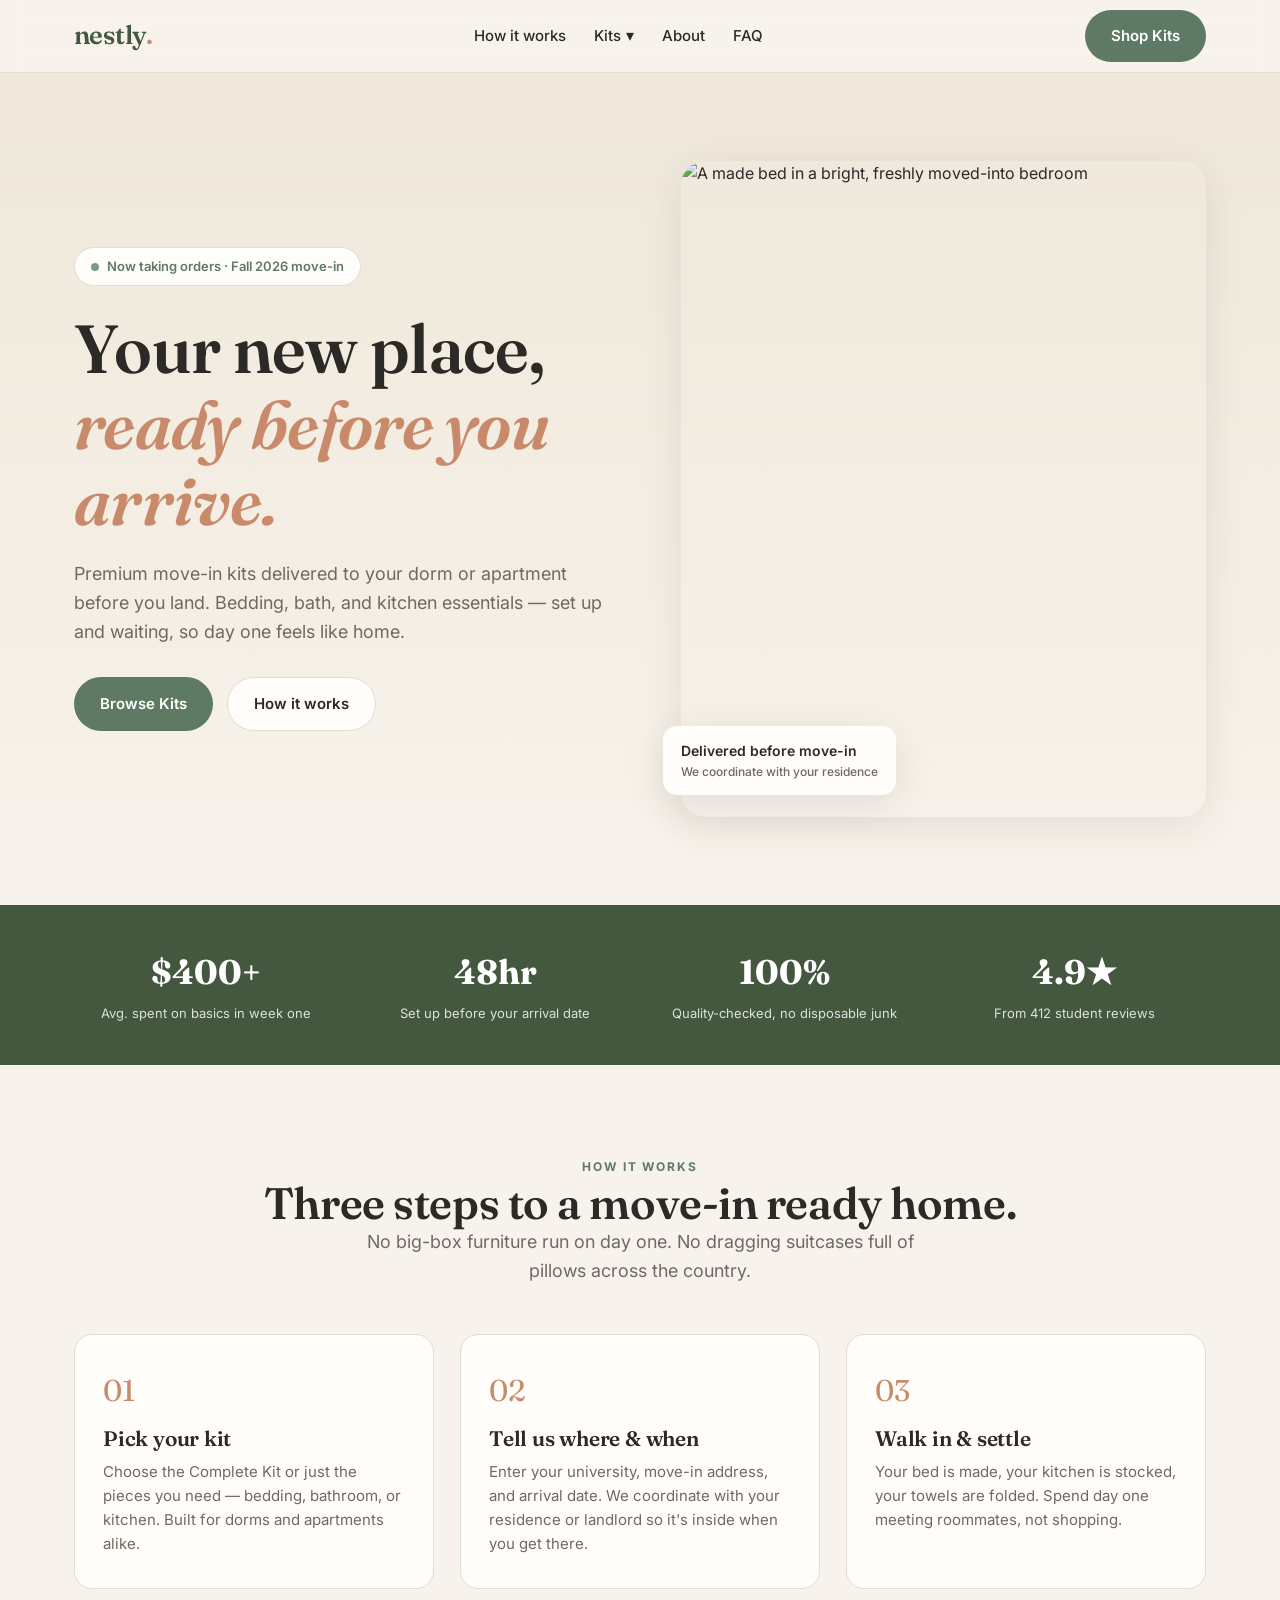
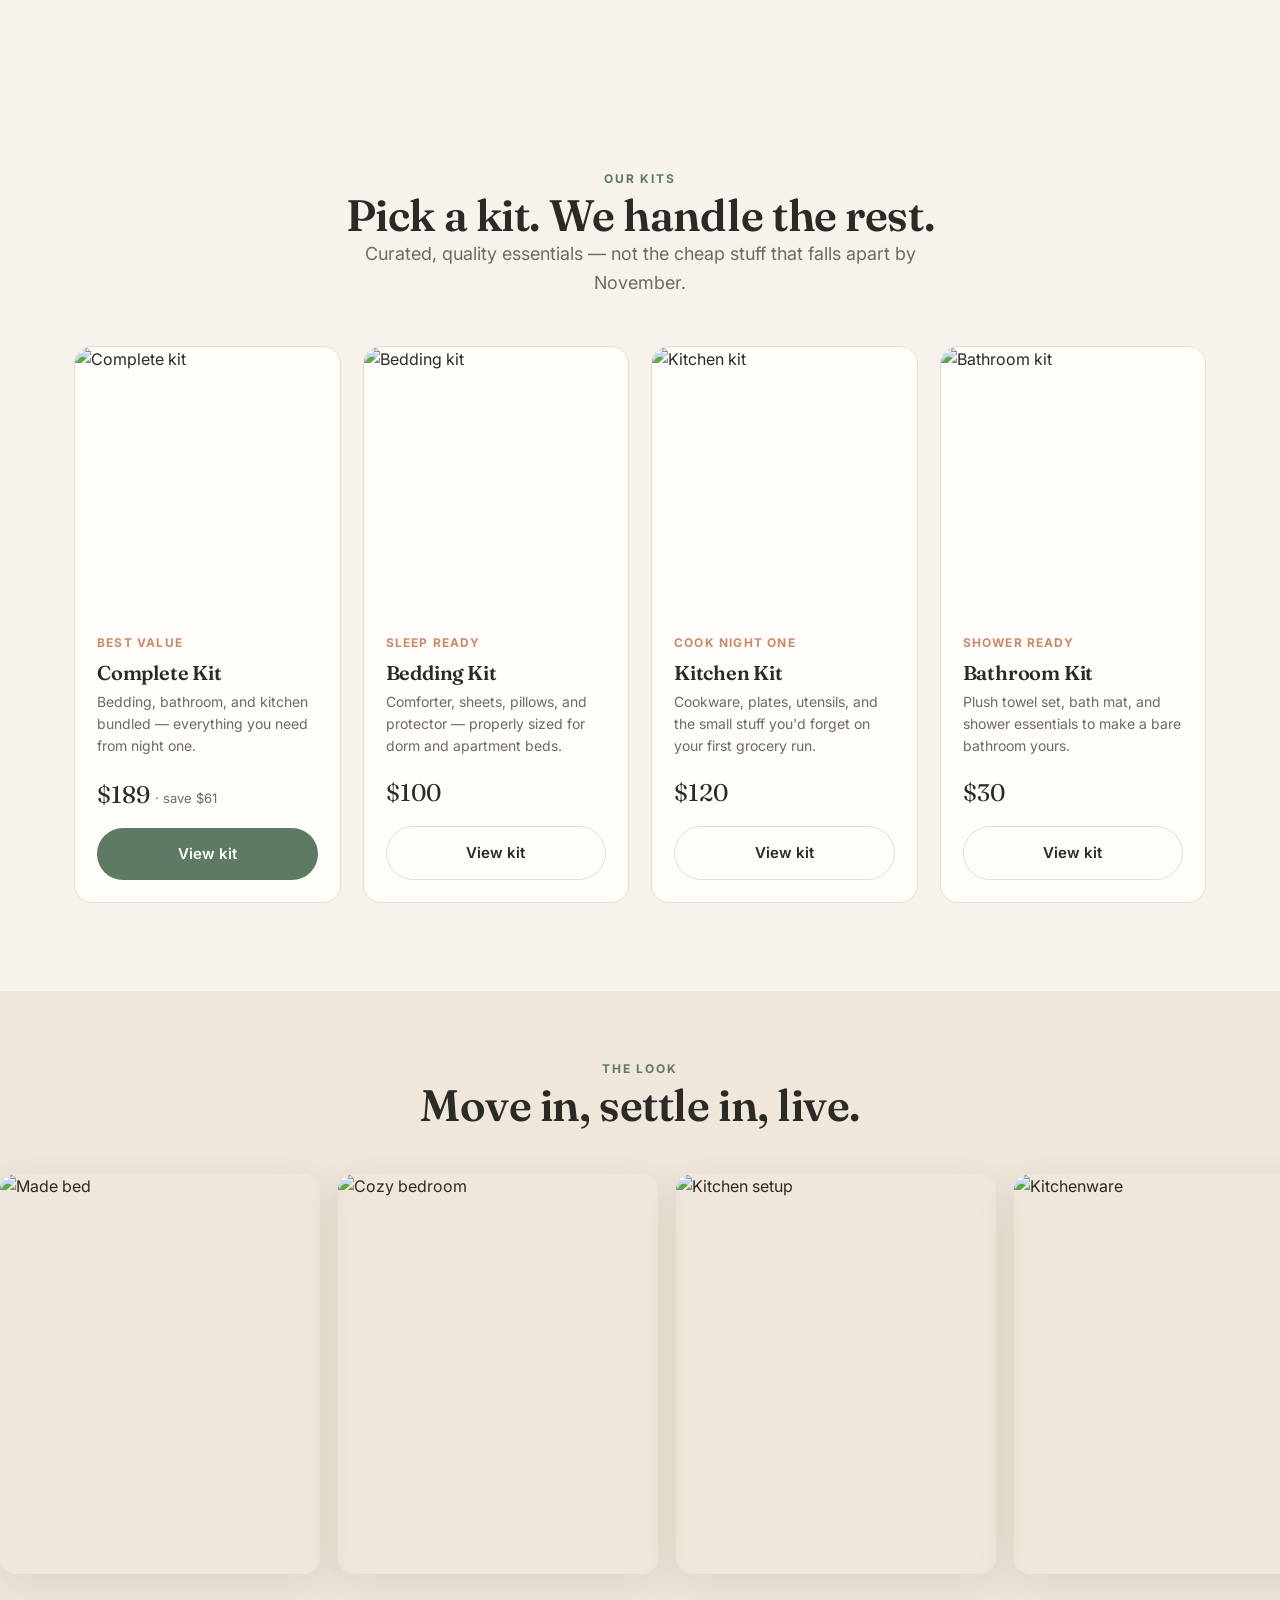
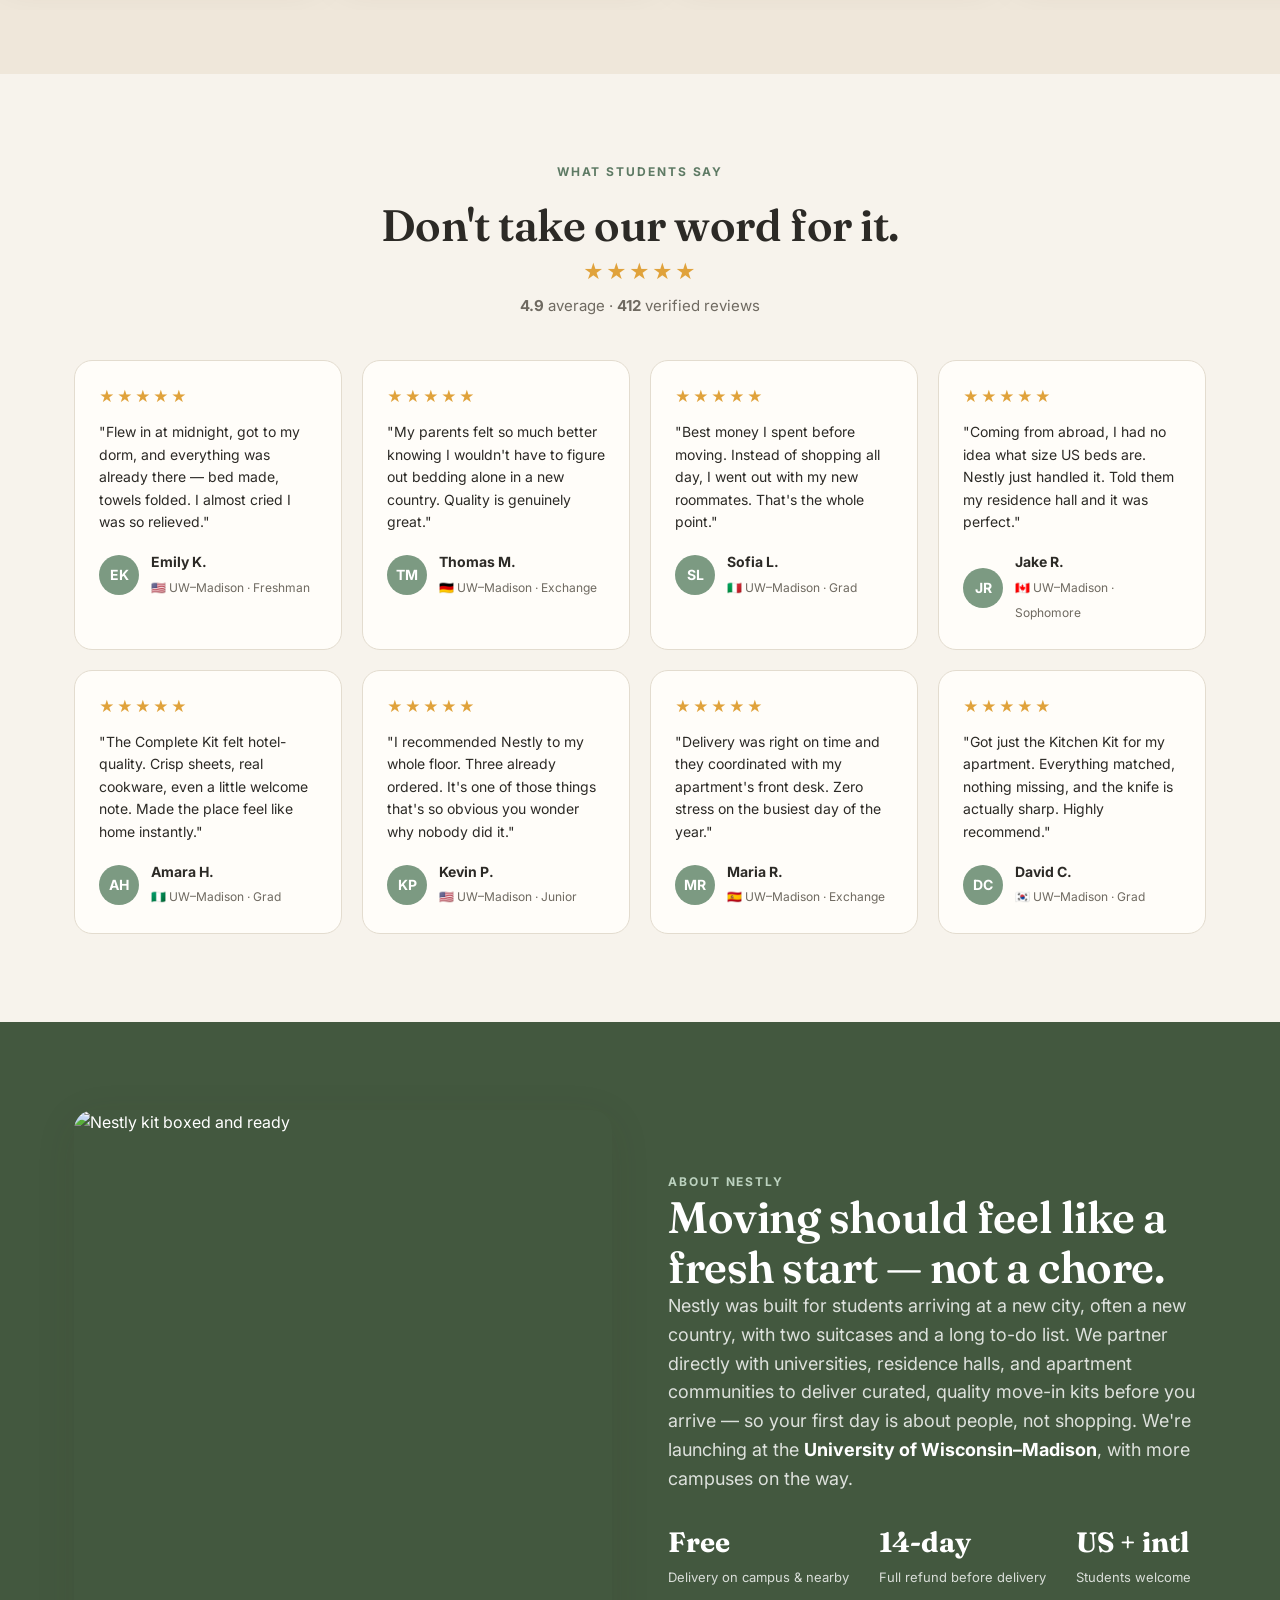
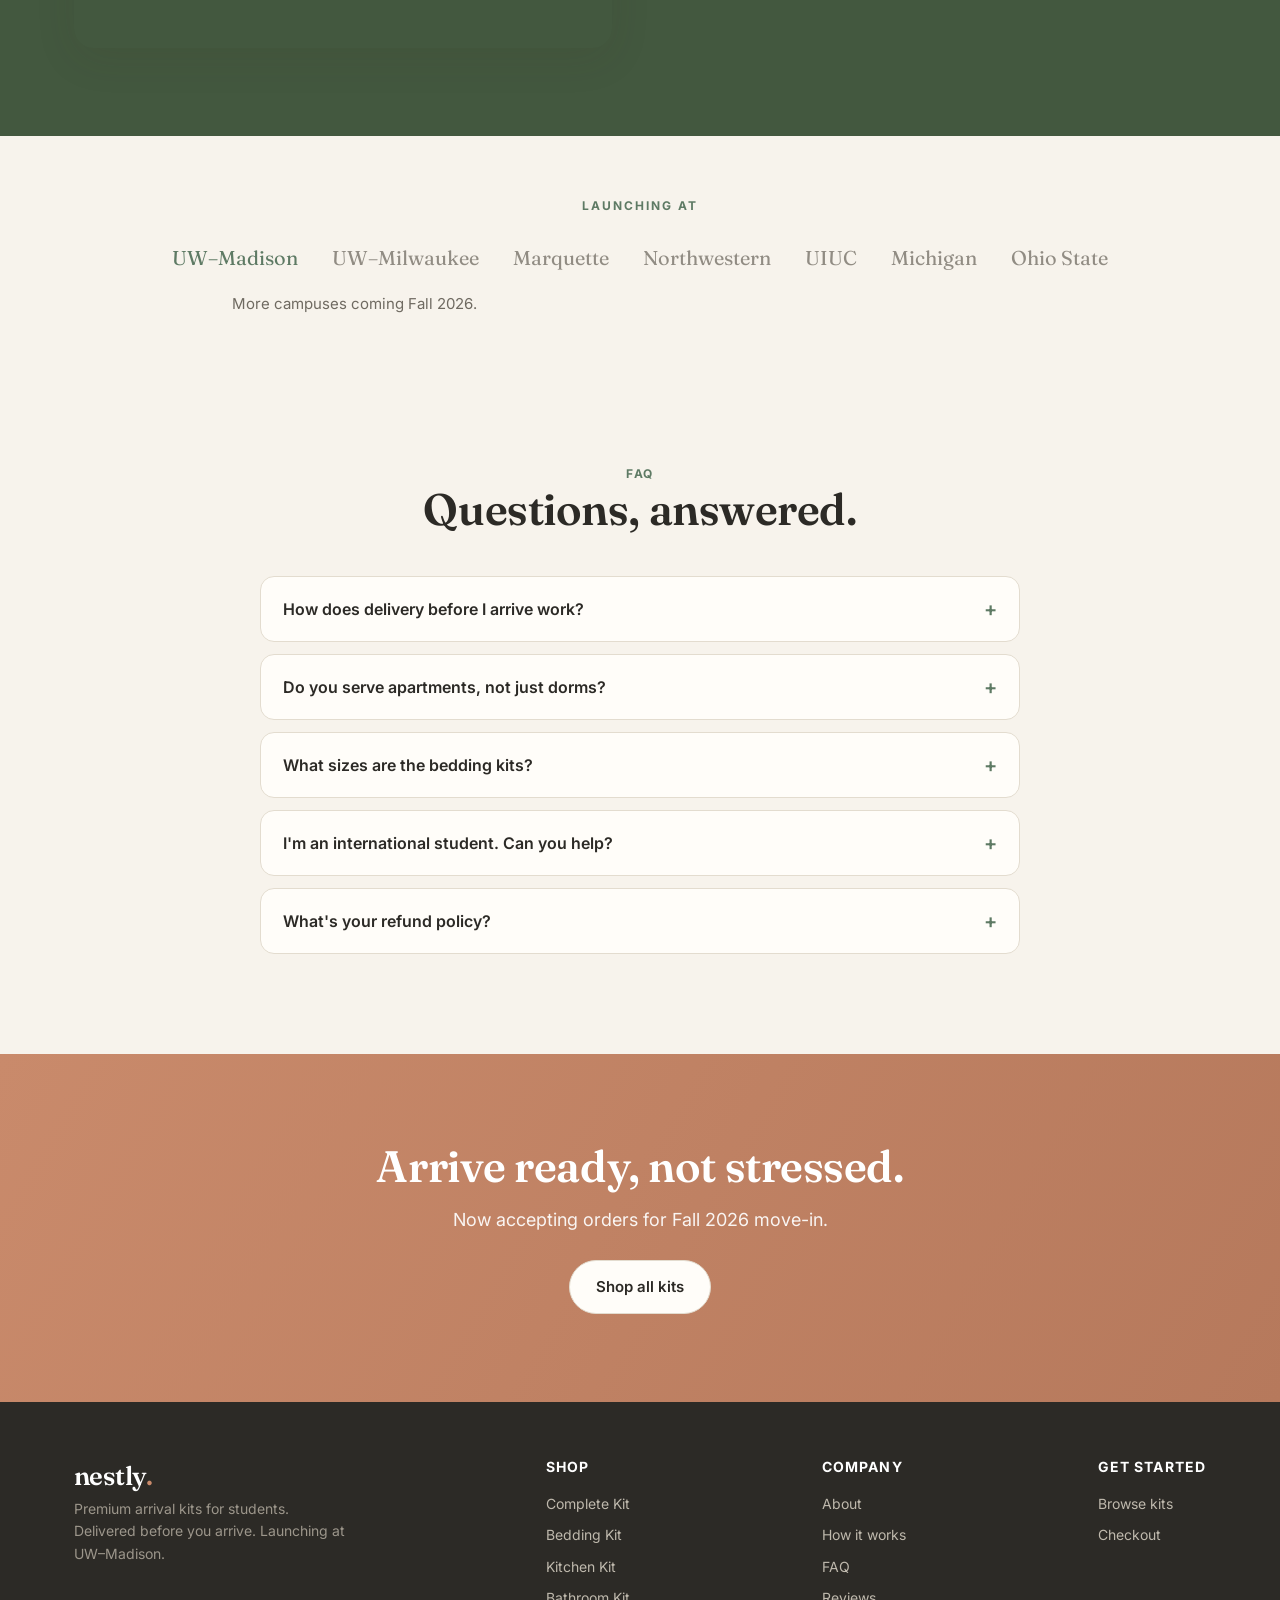
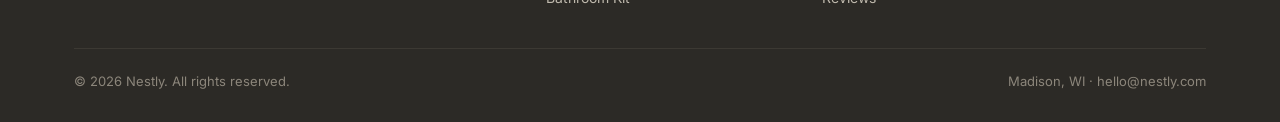
==== index.html @ 71f9eeed "Add files via upload" ====
<!DOCTYPE html>
<html lang="en">
<head>
<meta charset="UTF-8">
<meta name="viewport" content="width=device-width, initial-scale=1.0">
<title>Nestly — Premium Arrival Kits for Students</title>
<meta name="description" content="Premium move-in kits delivered to your dorm or apartment before you arrive. Bedding, bath, and kitchen essentials for US and international students.">
<link rel="preconnect" href="https://fonts.googleapis.com">
<link rel="preconnect" href="https://fonts.gstatic.com" crossorigin>
<link href="https://fonts.googleapis.com/css2?family=Fraunces:ital,opsz,wght@0,9..144,500;0,9..144,600;1,9..144,500&family=Inter:wght@400;500;600;700&display=swap" rel="stylesheet">
<link rel="stylesheet" href="styles.css">
</head>
<body>

<header class="nav">
  <div class="wrap nav-inner">
    <a href="index.html" class="logo">nestly<span>.</span></a>
    <ul class="menu">
      <li><a href="#how">How it works</a></li>
      <li class="has-drop">
        <span class="drop-trigger"><a href="kits.html">Kits</a> <span>▾</span></span>
        <div class="dropdown">
          <a href="product-complete.html">Complete Kit <span class="px">$189</span></a>
          <a href="product-bedding.html">Bedding Kit <span class="px">$100</span></a>
          <a href="product-kitchen.html">Kitchen Kit <span class="px">$120</span></a>
          <a href="product-bathroom.html">Bathroom Kit <span class="px">$30</span></a>
        </div>
      </li>
      <li><a href="#about">About</a></li>
      <li><a href="#faq">FAQ</a></li>
    </ul>
    <div class="nav-cta">
      <a href="kits.html" class="btn btn-primary">Shop Kits</a>
      <button class="hamburger" aria-label="Menu">☰</button>
    </div>
  </div>
</header>

<!-- HERO -->
<section class="hero" id="top">
  <div class="wrap hero-grid">
    <div>
      <span class="hero-badge"><span class="dot"></span> Now taking orders · Fall 2026 move-in</span>
      <h1>Your new place,<br><em>ready before you arrive.</em></h1>
      <p class="lead">Premium move-in kits delivered to your dorm or apartment before you land. Bedding, bath, and kitchen essentials — set up and waiting, so day one feels like home.</p>
      <div class="hero-cta">
        <a href="kits.html" class="btn btn-primary">Browse Kits</a>
        <a href="#how" class="btn btn-light">How it works</a>
      </div>
    </div>
    <div class="hero-img">
      <img src="https://images.unsplash.com/photo-1505693416388-ac5ce068fe85?w=900&q=80&auto=format&fit=crop" alt="A made bed in a bright, freshly moved-into bedroom">
      <div class="hero-float">Delivered before move-in<small>We coordinate with your residence</small></div>
    </div>
  </div>
</section>

<!-- STATS -->
<section class="stats" style="padding:40px 0">
  <div class="wrap">
    <div class="stat"><b>$400+</b><span>Avg. spent on basics in week one</span></div>
    <div class="stat"><b>48hr</b><span>Set up before your arrival date</span></div>
    <div class="stat"><b>100%</b><span>Quality-checked, no disposable junk</span></div>
    <div class="stat"><b>4.9★</b><span>From 412 student reviews</span></div>
  </div>
</section>

<!-- HOW IT WORKS -->
<section id="how">
  <div class="wrap center">
    <span class="eyebrow">How it works</span>
    <h2>Three steps to a move-in ready home.</h2>
    <p class="lead">No big-box furniture run on day one. No dragging suitcases full of pillows across the country.</p>
    <div class="steps" style="text-align:left">
      <div class="step"><div class="num">01</div><h3>Pick your kit</h3><p>Choose the Complete Kit or just the pieces you need — bedding, bathroom, or kitchen. Built for dorms and apartments alike.</p></div>
      <div class="step"><div class="num">02</div><h3>Tell us where & when</h3><p>Enter your university, move-in address, and arrival date. We coordinate with your residence or landlord so it's inside when you get there.</p></div>
      <div class="step"><div class="num">03</div><h3>Walk in & settle</h3><p>Your bed is made, your kitchen is stocked, your towels are folded. Spend day one meeting roommates, not shopping.</p></div>
    </div>
  </div>
</section>

<!-- PRODUCT OVERVIEW / KITS -->
<section id="kits" style="background:var(--cream)">
  <div class="wrap center">
    <span class="eyebrow">Our kits</span>
    <h2>Pick a kit. We handle the rest.</h2>
    <p class="lead">Curated, quality essentials — not the cheap stuff that falls apart by November.</p>
    <div class="kits-grid" style="text-align:left">
      <div class="kit-card">
        <a class="ph" href="product-complete.html"><img src="https://images.unsplash.com/photo-1556228453-efd6c1ff04f6?w=600&q=80&auto=format&fit=crop" alt="Complete kit"></a>
        <div class="kit-body">
          <span class="kit-tag">Best value</span>
          <h3>Complete Kit</h3>
          <p>Bedding, bathroom, and kitchen bundled — everything you need from night one.</p>
          <div class="kit-price">$189 <small>· save $61</small></div>
          <a href="product-complete.html" class="btn btn-primary btn-block">View kit</a>
        </div>
      </div>
      <div class="kit-card">
        <a class="ph" href="product-bedding.html"><img src="https://images.unsplash.com/photo-1522771739844-6a9f6d5f14af?w=600&q=80&auto=format&fit=crop" alt="Bedding kit"></a>
        <div class="kit-body">
          <span class="kit-tag">Sleep ready</span>
          <h3>Bedding Kit</h3>
          <p>Comforter, sheets, pillows, and protector — properly sized for dorm and apartment beds.</p>
          <div class="kit-price">$100</div>
          <a href="product-bedding.html" class="btn btn-light btn-block">View kit</a>
        </div>
      </div>
      <div class="kit-card">
        <a class="ph" href="product-kitchen.html"><img src="https://images.unsplash.com/photo-1556909212-d5b604d0c90d?w=600&q=80&auto=format&fit=crop" alt="Kitchen kit"></a>
        <div class="kit-body">
          <span class="kit-tag">Cook night one</span>
          <h3>Kitchen Kit</h3>
          <p>Cookware, plates, utensils, and the small stuff you'd forget on your first grocery run.</p>
          <div class="kit-price">$120</div>
          <a href="product-kitchen.html" class="btn btn-light btn-block">View kit</a>
        </div>
      </div>
      <div class="kit-card">
        <a class="ph" href="product-bathroom.html"><img src="https://images.unsplash.com/photo-1620626011761-996317b8d101?w=600&q=80&auto=format&fit=crop" alt="Bathroom kit"></a>
        <div class="kit-body">
          <span class="kit-tag">Shower ready</span>
          <h3>Bathroom Kit</h3>
          <p>Plush towel set, bath mat, and shower essentials to make a bare bathroom yours.</p>
          <div class="kit-price">$30</div>
          <a href="product-bathroom.html" class="btn btn-light btn-block">View kit</a>
        </div>
      </div>
    </div>
  </div>
</section>

<!-- SCROLLING GALLERY -->
<section class="gallery" style="padding:64px 0">
  <div class="wrap center" style="padding-bottom:8px">
    <span class="eyebrow">The look</span>
    <h2>Move in, settle in, live.</h2>
  </div>
  <div class="scroller">
    <img src="https://images.unsplash.com/photo-1505693416388-ac5ce068fe85?w=700&q=80&auto=format&fit=crop" alt="Made bed">
    <img src="https://images.unsplash.com/photo-1522771739844-6a9f6d5f14af?w=700&q=80&auto=format&fit=crop" alt="Cozy bedroom">
    <img src="https://images.unsplash.com/photo-1556909114-f6e7ad7d3136?w=700&q=80&auto=format&fit=crop" alt="Kitchen setup">
    <img src="https://images.unsplash.com/photo-1584622650111-993a426fbf0a?w=700&q=80&auto=format&fit=crop" alt="Kitchenware">
    <img src="https://images.unsplash.com/photo-1620626011761-996317b8d101?w=700&q=80&auto=format&fit=crop" alt="Folded towels">
    <img src="https://images.unsplash.com/photo-1583845112203-29329902332e?w=700&q=80&auto=format&fit=crop" alt="Bathroom essentials">
    <img src="https://images.unsplash.com/photo-1493663284031-b7e3aefcae8e?w=700&q=80&auto=format&fit=crop" alt="Students moving in">
    <img src="https://images.unsplash.com/photo-1567016432779-094069958ea5?w=700&q=80&auto=format&fit=crop" alt="Bright apartment">
  </div>
</section>

<!-- REVIEWS -->
<section class="reviews" id="reviews">
  <div class="wrap">
    <div class="rev-head center">
      <span class="eyebrow">What students say</span>
      <h2>Don't take our word for it.</h2>
      <div class="stars">★★★★★</div>
      <div class="rev-meta"><b>4.9</b> average · <b>412</b> verified reviews</div>
    </div>
    <div class="rev-grid">
      <div class="rev"><div class="stars">★★★★★</div><p>"Flew in at midnight, got to my dorm, and everything was already there — bed made, towels folded. I almost cried I was so relieved."</p><div class="who"><div class="avatar">EK</div><div><b>Emily K.</b><span>🇺🇸 UW–Madison · Freshman</span></div></div></div>
      <div class="rev"><div class="stars">★★★★★</div><p>"My parents felt so much better knowing I wouldn't have to figure out bedding alone in a new country. Quality is genuinely great."</p><div class="who"><div class="avatar">TM</div><div><b>Thomas M.</b><span>🇩🇪 UW–Madison · Exchange</span></div></div></div>
      <div class="rev"><div class="stars">★★★★★</div><p>"Best money I spent before moving. Instead of shopping all day, I went out with my new roommates. That's the whole point."</p><div class="who"><div class="avatar">SL</div><div><b>Sofia L.</b><span>🇮🇹 UW–Madison · Grad</span></div></div></div>
      <div class="rev"><div class="stars">★★★★★</div><p>"Coming from abroad, I had no idea what size US beds are. Nestly just handled it. Told them my residence hall and it was perfect."</p><div class="who"><div class="avatar">JR</div><div><b>Jake R.</b><span>🇨🇦 UW–Madison · Sophomore</span></div></div></div>
      <div class="rev"><div class="stars">★★★★★</div><p>"The Complete Kit felt hotel-quality. Crisp sheets, real cookware, even a little welcome note. Made the place feel like home instantly."</p><div class="who"><div class="avatar">AH</div><div><b>Amara H.</b><span>🇳🇬 UW–Madison · Grad</span></div></div></div>
      <div class="rev"><div class="stars">★★★★★</div><p>"I recommended Nestly to my whole floor. Three already ordered. It's one of those things that's so obvious you wonder why nobody did it."</p><div class="who"><div class="avatar">KP</div><div><b>Kevin P.</b><span>🇺🇸 UW–Madison · Junior</span></div></div></div>
      <div class="rev"><div class="stars">★★★★★</div><p>"Delivery was right on time and they coordinated with my apartment's front desk. Zero stress on the busiest day of the year."</p><div class="who"><div class="avatar">MR</div><div><b>Maria R.</b><span>🇪🇸 UW–Madison · Exchange</span></div></div></div>
      <div class="rev"><div class="stars">★★★★★</div><p>"Got just the Kitchen Kit for my apartment. Everything matched, nothing missing, and the knife is actually sharp. Highly recommend."</p><div class="who"><div class="avatar">DC</div><div><b>David C.</b><span>🇰🇷 UW–Madison · Grad</span></div></div></div>
    </div>
  </div>
</section>

<!-- ABOUT -->
<section class="about" id="about">
  <div class="wrap about-grid">
    <img src="https://images.unsplash.com/photo-1556228720-195a672e8a03?w=800&q=80&auto=format&fit=crop" alt="Nestly kit boxed and ready">
    <div>
      <span class="eyebrow" style="color:#bcd2bf">About Nestly</span>
      <h2>Moving should feel like a fresh start — not a chore.</h2>
      <p class="lead">Nestly was built for students arriving at a new city, often a new country, with two suitcases and a long to-do list. We partner directly with universities, residence halls, and apartment communities to deliver curated, quality move-in kits before you arrive — so your first day is about people, not shopping. We're launching at the <strong style="color:#fff">University of Wisconsin–Madison</strong>, with more campuses on the way.</p>
      <div class="trust-row">
        <div><b>Free</b><span>Delivery on campus & nearby</span></div>
        <div><b>14-day</b><span>Full refund before delivery</span></div>
        <div><b>US + intl</b><span>Students welcome</span></div>
      </div>
    </div>
  </div>
</section>

<!-- UNIVERSITIES -->
<section class="unis" style="padding:56px 0">
  <div class="wrap">
    <span class="eyebrow">Launching at</span>
    <div class="uni-row">
      <span class="hl">UW–Madison</span><span>UW–Milwaukee</span><span>Marquette</span><span>Northwestern</span><span>UIUC</span><span>Michigan</span><span>Ohio State</span>
    </div>
    <p class="lead center" style="margin-top:18px;font-size:15px">More campuses coming Fall 2026.</p>
  </div>
</section>

<!-- FAQ -->
<section id="faq" style="background:var(--cream)">
  <div class="wrap center">
    <span class="eyebrow">FAQ</span>
    <h2>Questions, answered.</h2>
    <div class="faq-list" style="text-align:left">
      <div class="faq-item"><button class="faq-q">How does delivery before I arrive work? <span class="ic">+</span></button><div class="faq-a">You give us your move-in address and arrival date at checkout. We coordinate with your residence hall, apartment front desk, or landlord so your kit is inside and ready before you get there.</div></div>
      <div class="faq-item"><button class="faq-q">Do you serve apartments, not just dorms? <span class="ic">+</span></button><div class="faq-a">Yes. Our kits work for residence halls, private student housing, and regular apartments. We partner with both universities and apartment communities.</div></div>
      <div class="faq-item"><button class="faq-q">What sizes are the bedding kits? <span class="ic">+</span></button><div class="faq-a">Most dorm beds are Twin XL and most apartments are Full or Queen. Tell us your residence at checkout and we'll size it correctly — or just let us know your bed size.</div></div>
      <div class="faq-item"><button class="faq-q">I'm an international student. Can you help? <span class="ic">+</span></button><div class="faq-a">Absolutely — that's who we built this for. No need to ship bulky items or shop on day one. Order from anywhere and it's waiting when you land.</div></div>
      <div class="faq-item"><button class="faq-q">What's your refund policy? <span class="ic">+</span></button><div class="faq-a">Plans change. You get a full refund any time before your kit is delivered — just reach out up to your delivery date.</div></div>
    </div>
  </div>
</section>

<!-- CTA BAND -->
<section class="cta-band">
  <div class="wrap">
    <h2>Arrive ready, not stressed.</h2>
    <p>Now accepting orders for Fall 2026 move-in.</p>
    <a href="kits.html" class="btn btn-light">Shop all kits</a>
  </div>
</section>

<!-- FOOTER -->
<footer>
  <div class="wrap">
    <div class="foot-grid">
      <div>
        <div class="logo">nestly<span style="color:var(--clay)">.</span></div>
        <p class="lead">Premium arrival kits for students. Delivered before you arrive. Launching at UW–Madison.</p>
      </div>
      <div class="foot-col"><h4>Shop</h4><a href="product-complete.html">Complete Kit</a><a href="product-bedding.html">Bedding Kit</a><a href="product-kitchen.html">Kitchen Kit</a><a href="product-bathroom.html">Bathroom Kit</a></div>
      <div class="foot-col"><h4>Company</h4><a href="#about">About</a><a href="#how">How it works</a><a href="#faq">FAQ</a><a href="#reviews">Reviews</a></div>
      <div class="foot-col"><h4>Get started</h4><a href="kits.html">Browse kits</a><a href="checkout.html">Checkout</a></div>
    </div>
    <div class="foot-bottom">
      <span>© 2026 Nestly. All rights reserved.</span>
      <span>Madison, WI · hello@nestly.com</span>
    </div>
  </div>
</footer>

<script src="main.js"></script>
</body>
</html>
---- styles.css ----
/* Nestly — warm-neutral premium arrival kits */
:root{
  --sage:#7c9a82;
  --sage-dark:#5e7a64;
  --sage-deep:#43583f;
  --cream:#f7f3ec;
  --sand:#efe7da;
  --clay:#c98a6b;
  --ink:#2c2a26;
  --muted:#6f6a61;
  --line:#e3dccf;
  --white:#fffdf9;
  --shadow:0 10px 40px rgba(60,50,30,.10);
  --radius:18px;
  --maxw:1180px;
  --font:'Inter',-apple-system,BlinkMacSystemFont,'Segoe UI',Helvetica,Arial,sans-serif;
  --serif:'Fraunces','Georgia',serif;
}
*{box-sizing:border-box;margin:0;padding:0}
html{scroll-behavior:smooth;scroll-padding-top:84px}
body{font-family:var(--font);color:var(--ink);background:var(--cream);line-height:1.6;-webkit-font-smoothing:antialiased}
img{max-width:100%;display:block}
a{color:inherit;text-decoration:none}
.wrap{max-width:var(--maxw);margin:0 auto;padding:0 24px}
section{padding:88px 0}
h1,h2,h3{font-family:var(--serif);font-weight:600;line-height:1.12;letter-spacing:-.01em}
h2{font-size:clamp(28px,4vw,44px)}
.eyebrow{text-transform:uppercase;letter-spacing:.16em;font-size:12px;font-weight:700;color:var(--sage-dark);margin-bottom:14px}
.lead{font-size:18px;color:var(--muted);max-width:560px}
.center{text-align:center}
.center .lead{margin:0 auto}

/* Buttons */
.btn{display:inline-flex;align-items:center;gap:8px;border:none;cursor:pointer;font-family:var(--font);
  font-weight:600;font-size:15px;padding:14px 26px;border-radius:999px;transition:.2s;text-align:center}
.btn-primary{background:var(--sage-dark);color:#fff}
.btn-primary:hover{background:var(--sage-deep);transform:translateY(-2px)}
.btn-light{background:var(--white);color:var(--ink);border:1px solid var(--line)}
.btn-light:hover{background:var(--sand)}
.btn-clay{background:var(--clay);color:#fff}
.btn-clay:hover{filter:brightness(1.05);transform:translateY(-2px)}
.btn-block{width:100%;justify-content:center}

/* Header */
header.nav{position:sticky;top:0;z-index:50;background:rgba(247,243,236,.88);backdrop-filter:blur(12px);border-bottom:1px solid var(--line)}
.nav-inner{display:flex;align-items:center;justify-content:space-between;height:72px}
.logo{font-family:var(--serif);font-size:26px;font-weight:600;letter-spacing:-.02em;color:var(--sage-deep)}
.logo span{color:var(--clay)}
.menu{display:flex;align-items:center;gap:28px;list-style:none}
.menu>li{position:relative}
.menu a{font-size:15px;font-weight:500;color:var(--ink);padding:8px 0;transition:.2s}
.menu a:hover{color:var(--sage-dark)}
.has-drop>.drop-trigger{cursor:pointer;display:inline-flex;align-items:center;gap:5px}
.dropdown{position:absolute;top:120%;left:50%;transform:translateX(-50%) translateY(8px);background:var(--white);
  border:1px solid var(--line);border-radius:14px;box-shadow:var(--shadow);min-width:240px;padding:8px;
  opacity:0;visibility:hidden;transition:.2s}
.has-drop:hover .dropdown{opacity:1;visibility:visible;transform:translateX(-50%) translateY(0)}
.dropdown a{display:flex;justify-content:space-between;align-items:center;padding:11px 14px;border-radius:9px;font-size:14px}
.dropdown a:hover{background:var(--sand)}
.dropdown a .px{color:var(--sage-dark);font-weight:600}
.nav-cta{display:flex;align-items:center;gap:14px}
.hamburger{display:none;background:none;border:none;font-size:26px;cursor:pointer;color:var(--ink)}

/* Hero */
.hero{background:linear-gradient(180deg,var(--sand),var(--cream));overflow:hidden}
.hero-grid{display:grid;grid-template-columns:1.05fr 1fr;gap:56px;align-items:center}
.hero h1{font-size:clamp(40px,6vw,68px);margin-bottom:22px}
.hero h1 em{font-style:italic;color:var(--clay)}
.hero .lead{margin-bottom:30px}
.hero-cta{display:flex;gap:14px;flex-wrap:wrap}
.hero-badge{display:inline-flex;align-items:center;gap:8px;background:var(--white);border:1px solid var(--line);
  border-radius:999px;padding:8px 16px;font-size:13px;font-weight:600;color:var(--sage-dark);margin-bottom:24px}
.dot{width:8px;height:8px;border-radius:50%;background:var(--sage);display:inline-block}
.hero-img{position:relative}
.hero-img img{border-radius:24px;box-shadow:var(--shadow);aspect-ratio:4/5;object-fit:cover;width:100%}
.hero-float{position:absolute;bottom:22px;left:-18px;background:var(--white);border-radius:14px;padding:14px 18px;
  box-shadow:var(--shadow);font-size:14px;font-weight:600}
.hero-float small{display:block;color:var(--muted);font-weight:500;font-size:12px}

/* Stat strip */
.stats{background:var(--sage-deep);color:#fff}
.stats .wrap{display:grid;grid-template-columns:repeat(4,1fr);gap:26px;text-align:center}
.stat b{font-family:var(--serif);font-size:34px;display:block}
.stat span{font-size:13px;opacity:.82}

/* How it works */
.steps{display:grid;grid-template-columns:repeat(3,1fr);gap:26px;margin-top:48px}
.step{background:var(--white);border:1px solid var(--line);border-radius:var(--radius);padding:32px 28px}
.step .num{font-family:var(--serif);font-size:30px;color:var(--clay);margin-bottom:12px}
.step h3{font-size:21px;margin-bottom:10px}
.step p{color:var(--muted);font-size:15px}

/* Kit cards */
.kits-grid{display:grid;grid-template-columns:repeat(4,1fr);gap:22px;margin-top:48px}
.kit-card{background:var(--white);border:1px solid var(--line);border-radius:var(--radius);overflow:hidden;
  display:flex;flex-direction:column;transition:.25s}
.kit-card:hover{transform:translateY(-6px);box-shadow:var(--shadow)}
.kit-card .ph{aspect-ratio:1/1;overflow:hidden}
.kit-card .ph img{width:100%;height:100%;object-fit:cover;transition:.4s}
.kit-card:hover .ph img{transform:scale(1.06)}
.kit-body{padding:22px;display:flex;flex-direction:column;flex:1}
.kit-body h3{font-size:20px;margin-bottom:6px}
.kit-tag{font-size:12px;text-transform:uppercase;letter-spacing:.1em;color:var(--clay);font-weight:700;margin-bottom:10px}
.kit-body p{font-size:14px;color:var(--muted);margin-bottom:16px;flex:1}
.kit-price{font-family:var(--serif);font-size:24px;margin-bottom:14px}
.kit-price small{font-size:13px;color:var(--muted);font-family:var(--font)}

/* Gallery scroller */
.gallery{background:var(--sand)}
.scroller{display:flex;gap:18px;overflow-x:auto;padding:36px 24px;scroll-snap-type:x mandatory;
  -webkit-overflow-scrolling:touch}
.scroller::-webkit-scrollbar{height:8px}
.scroller::-webkit-scrollbar-thumb{background:var(--sage);border-radius:8px}
.scroller img{flex:0 0 auto;width:320px;height:400px;object-fit:cover;border-radius:16px;scroll-snap-align:start;
  box-shadow:var(--shadow)}

/* Reviews */
.reviews{background:var(--cream)}
.rev-head{display:flex;flex-direction:column;align-items:center;gap:6px;margin-bottom:14px}
.stars{color:#e0a23b;letter-spacing:2px;font-size:20px}
.rev-meta{color:var(--muted);font-size:15px}
.rev-grid{display:grid;grid-template-columns:repeat(4,1fr);gap:20px;margin-top:42px}
.rev{background:var(--white);border:1px solid var(--line);border-radius:var(--radius);padding:24px}
.rev .stars{font-size:15px;margin-bottom:12px}
.rev p{font-size:14px;margin-bottom:18px}
.rev .who{display:flex;align-items:center;gap:12px}
.avatar{width:40px;height:40px;border-radius:50%;background:var(--sage);color:#fff;display:flex;align-items:center;
  justify-content:center;font-weight:700;font-size:14px;flex-shrink:0}
.who b{font-size:14px;display:block}
.who span{font-size:12px;color:var(--muted)}

/* About / trust */
.about{background:var(--sage-deep);color:#fff}
.about-grid{display:grid;grid-template-columns:1fr 1fr;gap:56px;align-items:center}
.about img{border-radius:20px;aspect-ratio:1/1;object-fit:cover;box-shadow:var(--shadow)}
.about h2{color:#fff}
.about .lead{color:rgba(255,255,255,.82)}
.about .trust-row{display:flex;gap:30px;margin-top:26px;flex-wrap:wrap}
.about .trust-row div b{font-family:var(--serif);font-size:28px;display:block}
.about .trust-row div span{font-size:13px;opacity:.8}

/* FAQ */
.faq-list{max-width:760px;margin:42px auto 0}
.faq-item{border:1px solid var(--line);border-radius:14px;background:var(--white);margin-bottom:12px;overflow:hidden}
.faq-q{width:100%;text-align:left;background:none;border:none;cursor:pointer;padding:20px 22px;font-size:16px;
  font-weight:600;font-family:var(--font);display:flex;justify-content:space-between;align-items:center;color:var(--ink)}
.faq-q .ic{transition:.2s;color:var(--sage-dark);font-size:20px}
.faq-item.open .faq-q .ic{transform:rotate(45deg)}
.faq-a{max-height:0;overflow:hidden;transition:max-height .3s;padding:0 22px;color:var(--muted);font-size:15px}
.faq-item.open .faq-a{max-height:240px;padding-bottom:20px}

/* CTA band */
.cta-band{background:linear-gradient(120deg,var(--clay),#b6795c);color:#fff;text-align:center}
.cta-band h2{color:#fff;margin-bottom:14px}
.cta-band p{opacity:.92;margin-bottom:26px;font-size:18px}

/* Footer */
footer{background:var(--ink);color:#cfc9bd;padding:54px 0 30px}
.foot-grid{display:flex;justify-content:space-between;flex-wrap:wrap;gap:30px;margin-bottom:30px}
footer .logo{color:#fff}
footer .lead{color:#9c968b;font-size:14px;max-width:280px}
.foot-col h4{color:#fff;font-size:14px;margin-bottom:14px;font-family:var(--font);text-transform:uppercase;letter-spacing:.08em}
.foot-col a{display:block;font-size:14px;margin-bottom:9px;color:#bfb9ad}
.foot-col a:hover{color:#fff}
.foot-bottom{border-top:1px solid #3c3933;padding-top:22px;font-size:13px;color:#8c867b;display:flex;
  justify-content:space-between;flex-wrap:wrap;gap:10px}

/* Universities strip */
.unis{text-align:center}
.uni-row{display:flex;flex-wrap:wrap;justify-content:center;gap:14px 34px;margin-top:24px}
.uni-row span{font-family:var(--serif);font-size:20px;color:var(--muted);opacity:.75}
.uni-row .hl{color:var(--sage-dark);opacity:1}

/* Product detail page */
.pd{padding-top:48px}
.pd-grid{display:grid;grid-template-columns:1fr 1fr;gap:50px}
.pd-gallery .main{border-radius:18px;aspect-ratio:1/1;object-fit:cover;box-shadow:var(--shadow);margin-bottom:14px;width:100%}
.pd-thumbs{display:grid;grid-template-columns:repeat(4,1fr);gap:10px}
.pd-thumbs img{border-radius:10px;aspect-ratio:1/1;object-fit:cover;cursor:pointer;border:2px solid transparent}
.pd-thumbs img:hover,.pd-thumbs img.active{border-color:var(--sage)}
.pd-info h1{font-size:clamp(30px,4vw,42px);margin:8px 0 12px}
.pd-price{font-family:var(--serif);font-size:32px;color:var(--sage-deep);margin-bottom:18px}
.pd-info .lead{margin-bottom:24px}
.incl{list-style:none;margin:0 0 28px}
.incl li{display:flex;gap:10px;align-items:flex-start;padding:9px 0;border-bottom:1px dashed var(--line);font-size:15px}
.incl li:before{content:"✓";color:var(--sage-dark);font-weight:800}
.tier-note{background:var(--sand);border-radius:12px;padding:16px 18px;font-size:14px;color:var(--muted);margin-bottom:24px}
.crumbs{font-size:13px;color:var(--muted);margin-bottom:6px}
.crumbs a:hover{color:var(--sage-dark)}

/* Shop page */
.shop-head{background:linear-gradient(180deg,var(--sand),var(--cream));padding:60px 0 30px;text-align:center}
.shop-grid{display:grid;grid-template-columns:repeat(2,1fr);gap:26px;padding-bottom:40px}
.shop-card{background:var(--white);border:1px solid var(--line);border-radius:var(--radius);overflow:hidden;
  display:grid;grid-template-columns:200px 1fr}
.shop-card .ph{overflow:hidden}
.shop-card .ph img{width:100%;height:100%;object-fit:cover}
.shop-card .sc-body{padding:24px}
.shop-card h3{font-size:22px;margin-bottom:6px}
.shop-card .kit-price{margin:10px 0 14px}
.shop-card .acts{display:flex;gap:10px;flex-wrap:wrap}

/* Checkout */
.co-grid{display:grid;grid-template-columns:1.3fr .9fr;gap:40px;align-items:start;padding-top:40px}
.co-form{background:var(--white);border:1px solid var(--line);border-radius:var(--radius);padding:32px}
.field{margin-bottom:18px}
.field label{display:block;font-size:14px;font-weight:600;margin-bottom:6px}
.field input,.field select{width:100%;padding:13px 14px;border:1px solid var(--line);border-radius:10px;
  font-family:var(--font);font-size:15px;background:var(--cream);color:var(--ink)}
.field input:focus,.field select:focus{outline:none;border-color:var(--sage);background:#fff}
.field .err{color:#c0392b;font-size:12px;margin-top:5px;display:none}
.field.invalid input,.field.invalid select{border-color:#c0392b}
.field.invalid .err{display:block}
.two{display:grid;grid-template-columns:1fr 1fr;gap:14px}
.summary{background:var(--white);border:1px solid var(--line);border-radius:var(--radius);padding:28px;position:sticky;top:90px}
.summary h3{font-size:20px;margin-bottom:18px}
.sum-row{display:flex;justify-content:space-between;padding:10px 0;border-bottom:1px dashed var(--line);font-size:15px}
.sum-total{display:flex;justify-content:space-between;padding-top:16px;font-family:var(--serif);font-size:22px}
.confirm{background:var(--white);border:1px solid var(--line);border-radius:var(--radius);padding:48px;text-align:center;max-width:620px;margin:40px auto}
.confirm .check{width:72px;height:72px;border-radius:50%;background:var(--sage);color:#fff;font-size:38px;
  display:flex;align-items:center;justify-content:center;margin:0 auto 20px}
.confirm h2{margin-bottom:12px}
.confirm .order-box{background:var(--sand);border-radius:12px;padding:20px;text-align:left;margin:24px 0;font-size:14px}
.confirm .order-box div{display:flex;justify-content:space-between;padding:6px 0}
.hidden{display:none}

@media(max-width:880px){
  .hero-grid,.about-grid,.pd-grid,.co-grid{grid-template-columns:1fr}
  .kits-grid,.rev-grid{grid-template-columns:repeat(2,1fr)}
  .shop-grid{grid-template-columns:1fr}
  .steps{grid-template-columns:1fr}
  .stats .wrap{grid-template-columns:repeat(2,1fr);gap:30px}
  .menu{display:none;position:absolute;top:72px;left:0;right:0;flex-direction:column;background:var(--white);
    padding:16px 24px;border-bottom:1px solid var(--line);gap:6px}
  .menu.show{display:flex}
  .menu>li{width:100%}
  .dropdown{position:static;opacity:1;visibility:visible;transform:none;box-shadow:none;border:none;min-width:0;
    padding-left:12px}
  .hamburger{display:block}
  .shop-card{grid-template-columns:1fr}
}
@media(max-width:560px){
  .kits-grid,.rev-grid,.stats .wrap{grid-template-columns:1fr}
  .scroller img{width:260px;height:330px}
}
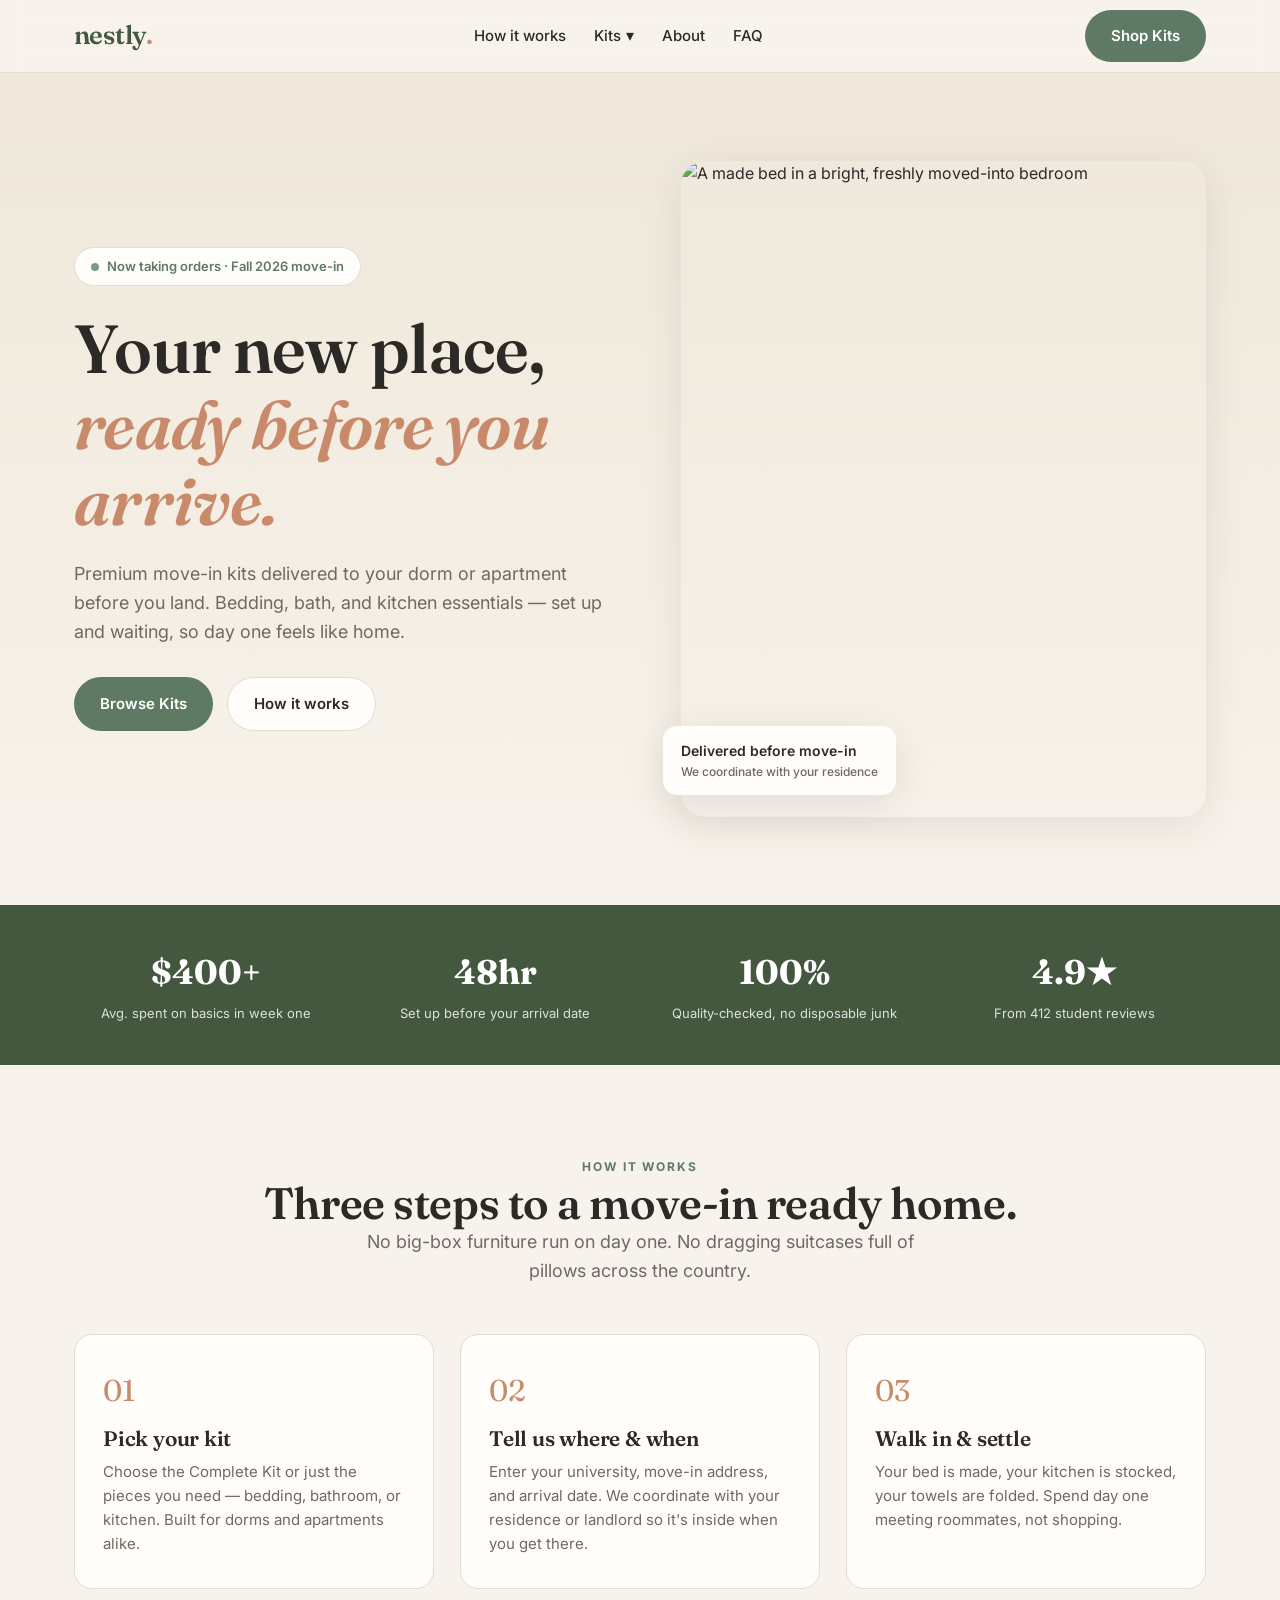
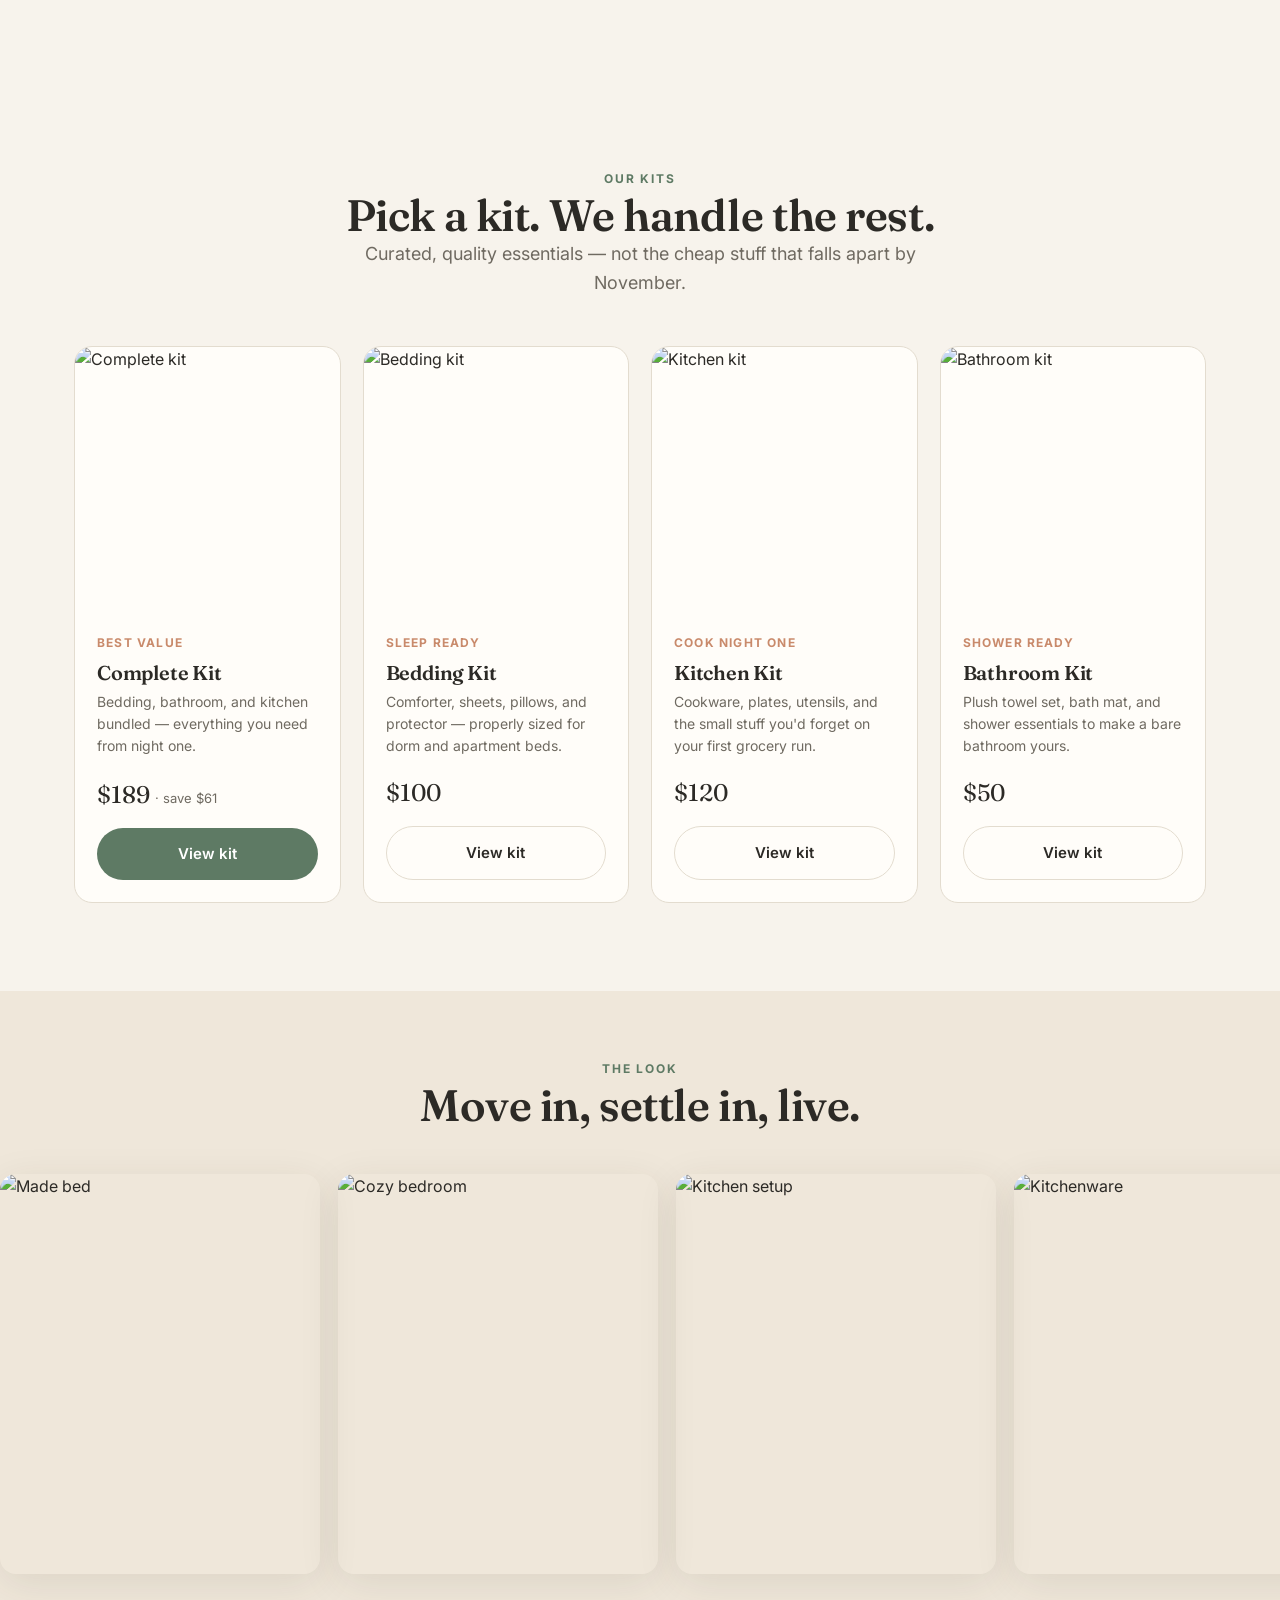
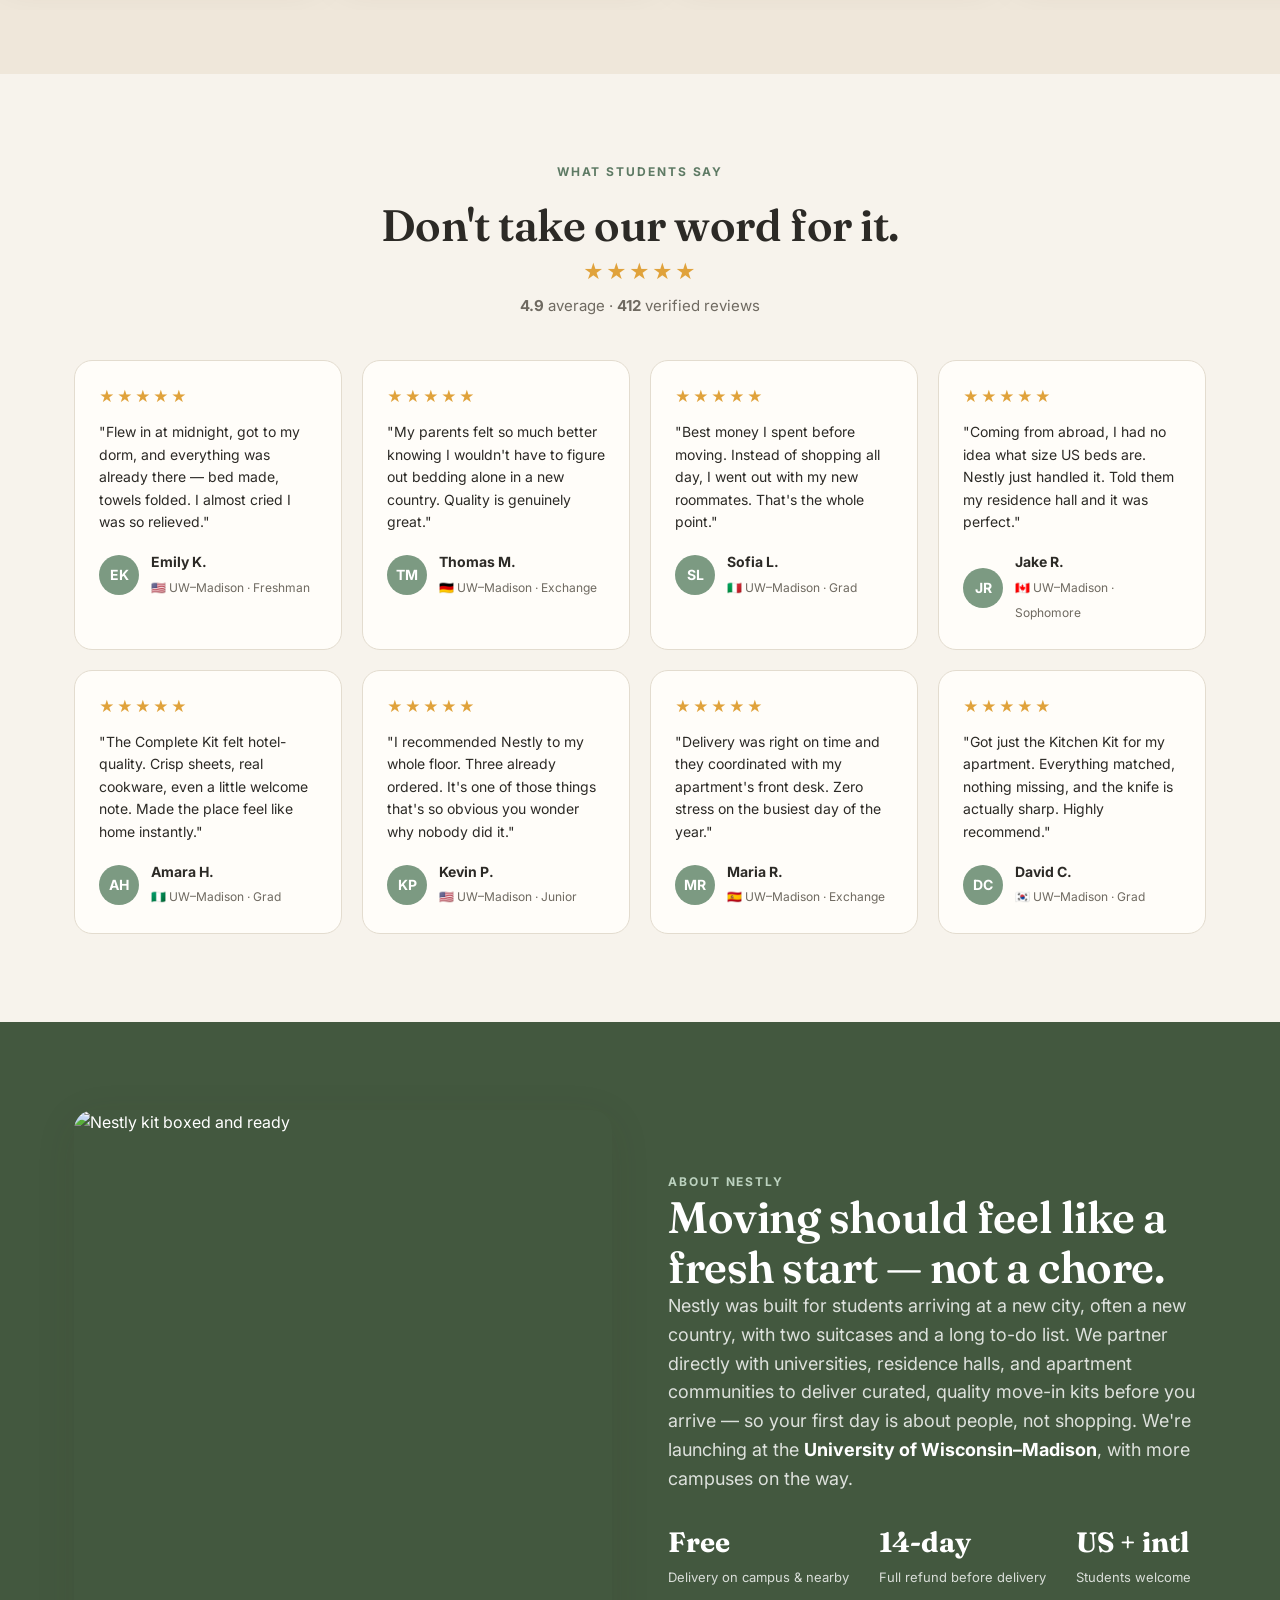
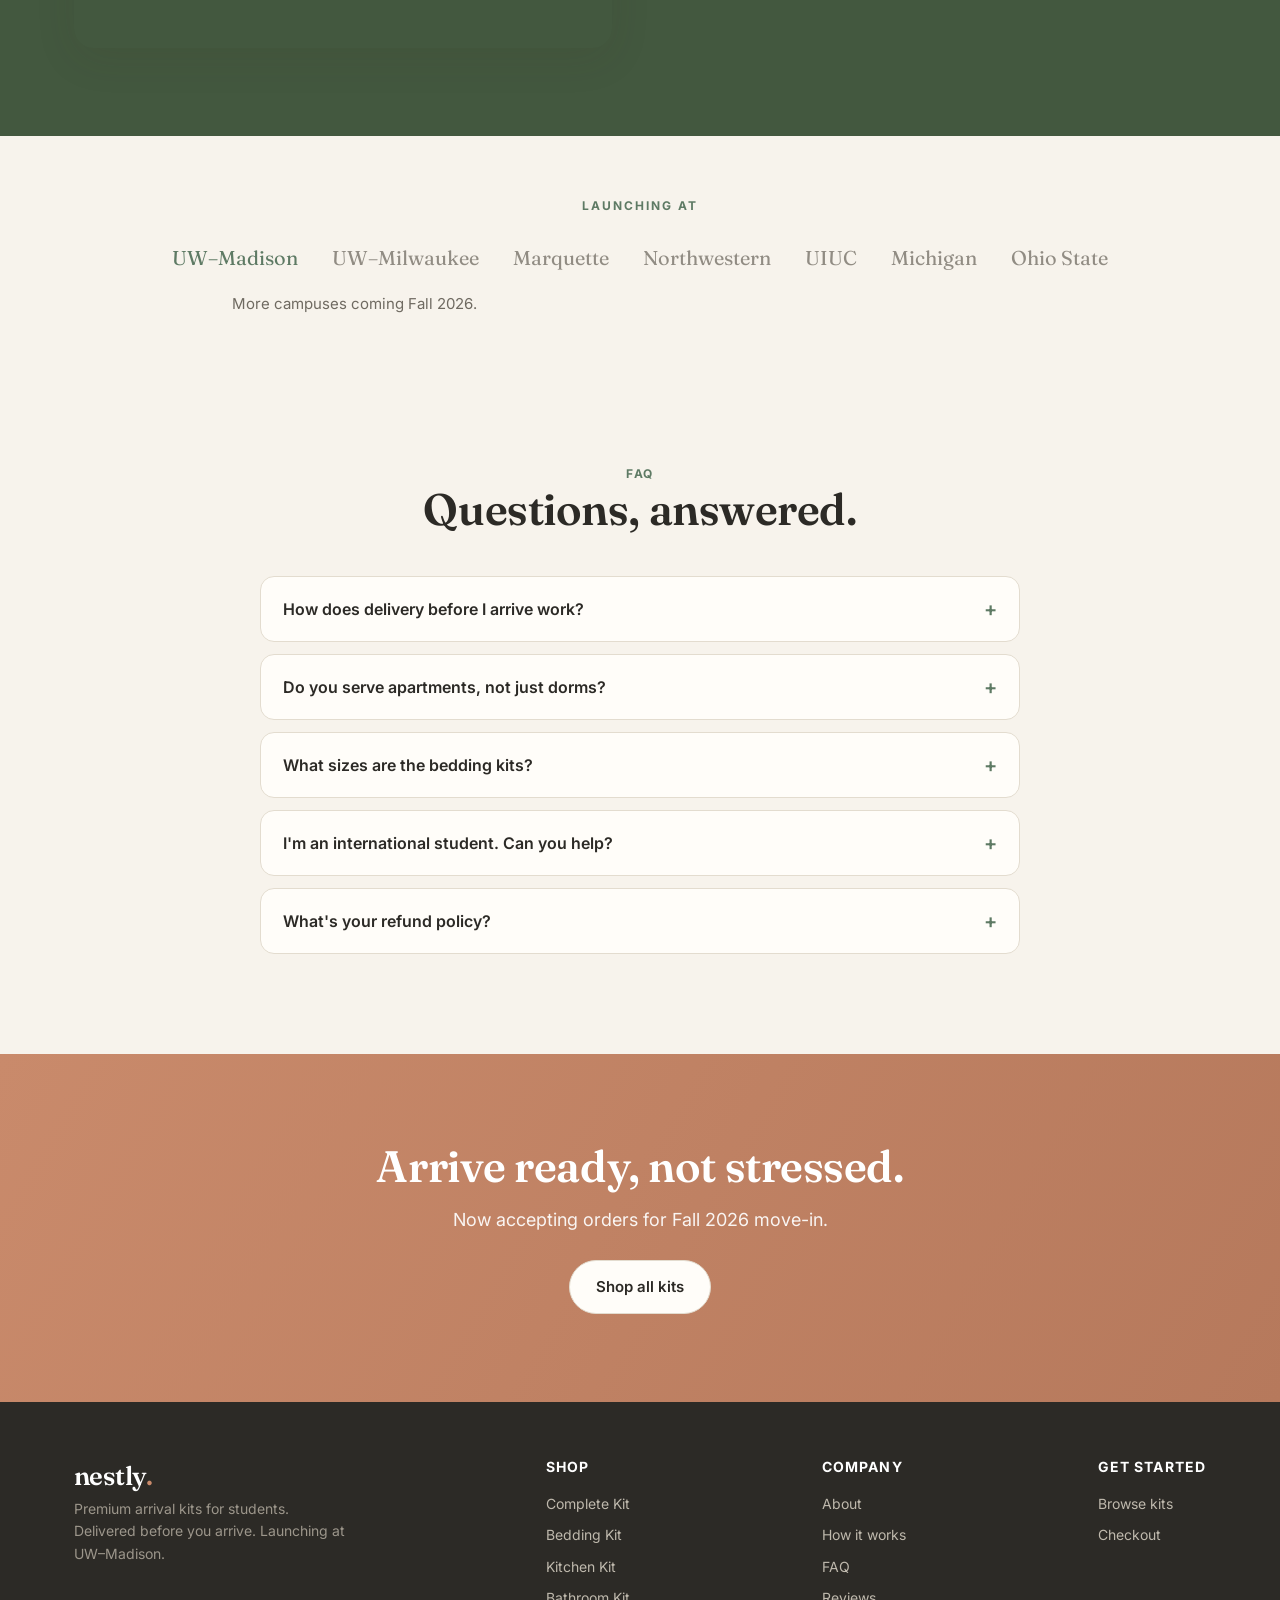
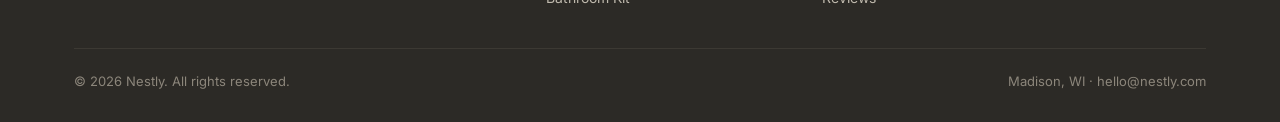
==== commit f114b0b1: "Add files via upload" ====
--- a/index.html
+++ b/index.html
@@ -23,7 +23,7 @@
           <a href="product-complete.html">Complete Kit <span class="px">$189</span></a>
           <a href="product-bedding.html">Bedding Kit <span class="px">$100</span></a>
           <a href="product-kitchen.html">Kitchen Kit <span class="px">$120</span></a>
-          <a href="product-bathroom.html">Bathroom Kit <span class="px">$30</span></a>
+          <a href="product-bathroom.html">Bathroom Kit <span class="px">$50</span></a>
         </div>
       </li>
       <li><a href="#about">About</a></li>
@@ -122,7 +122,7 @@
           <span class="kit-tag">Shower ready</span>
           <h3>Bathroom Kit</h3>
           <p>Plush towel set, bath mat, and shower essentials to make a bare bathroom yours.</p>
-          <div class="kit-price">$30</div>
+          <div class="kit-price">$50</div>
           <a href="product-bathroom.html" class="btn btn-light btn-block">View kit</a>
         </div>
       </div>
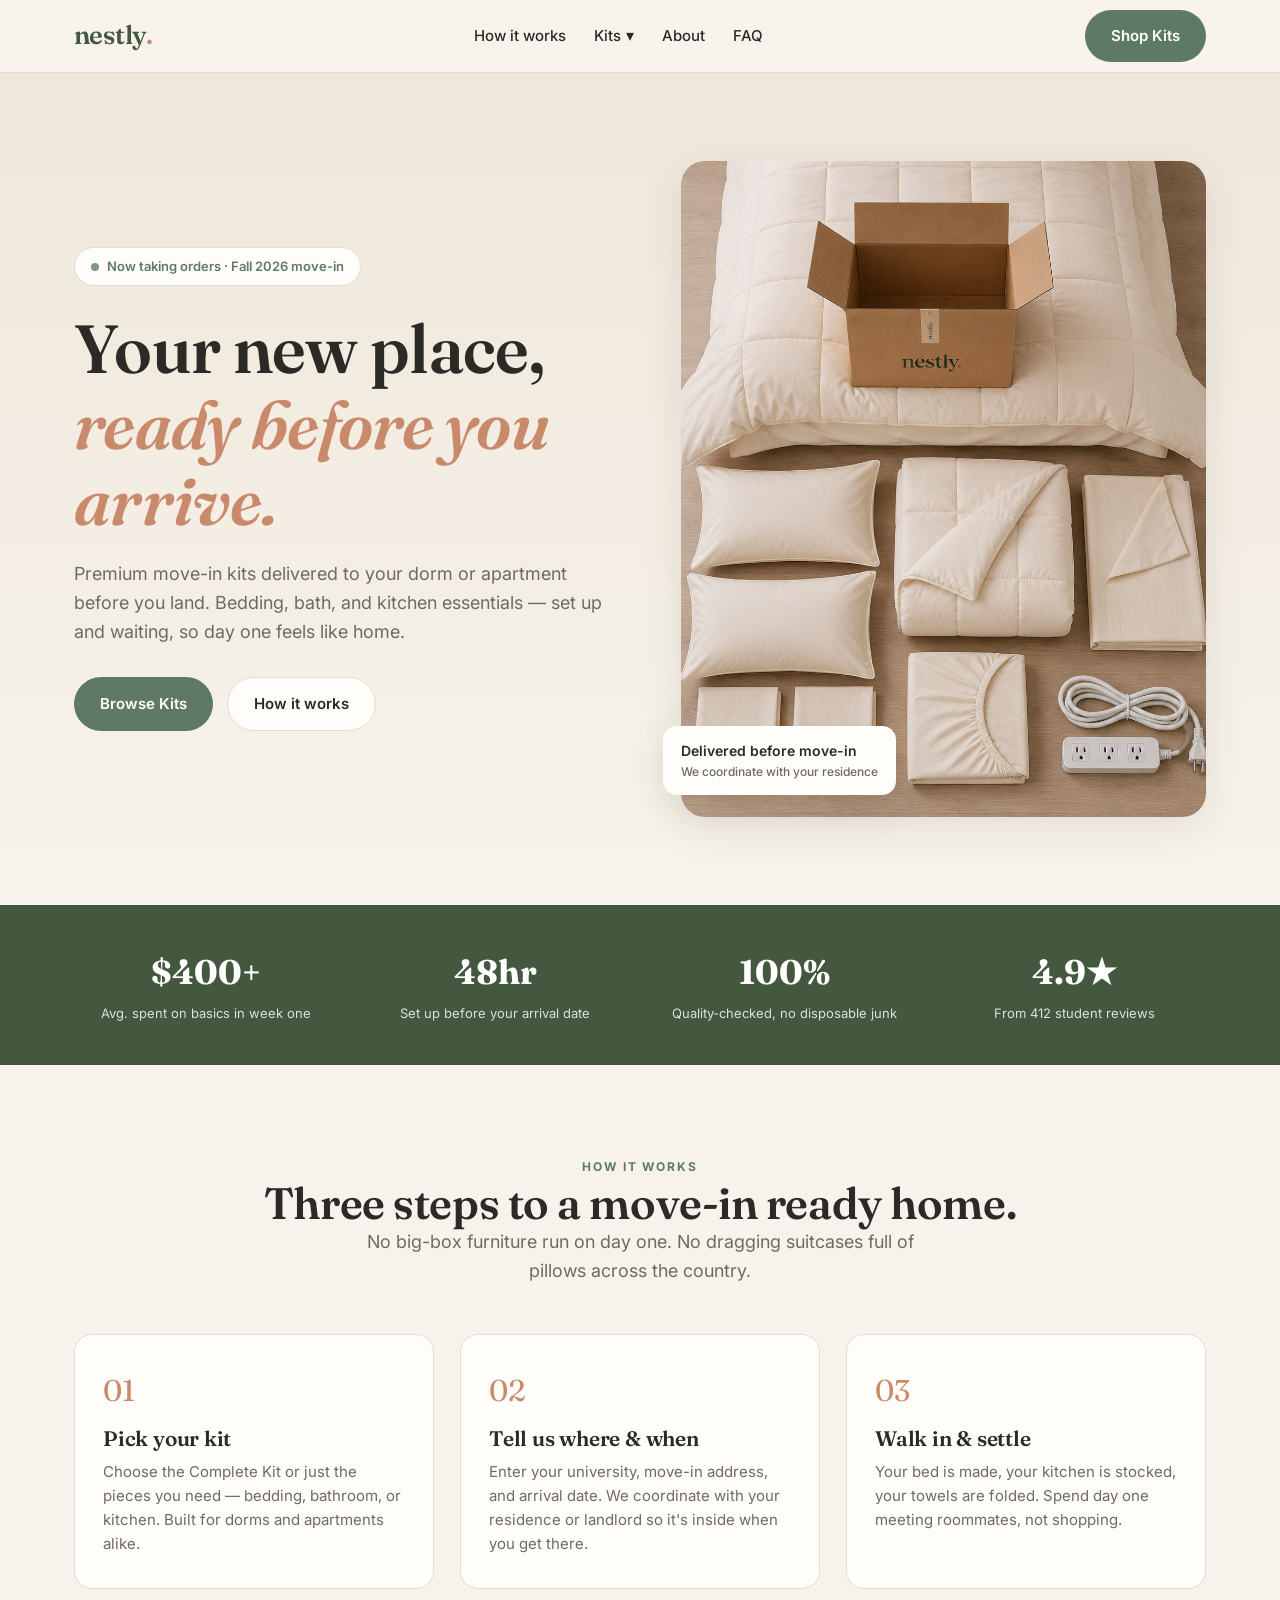
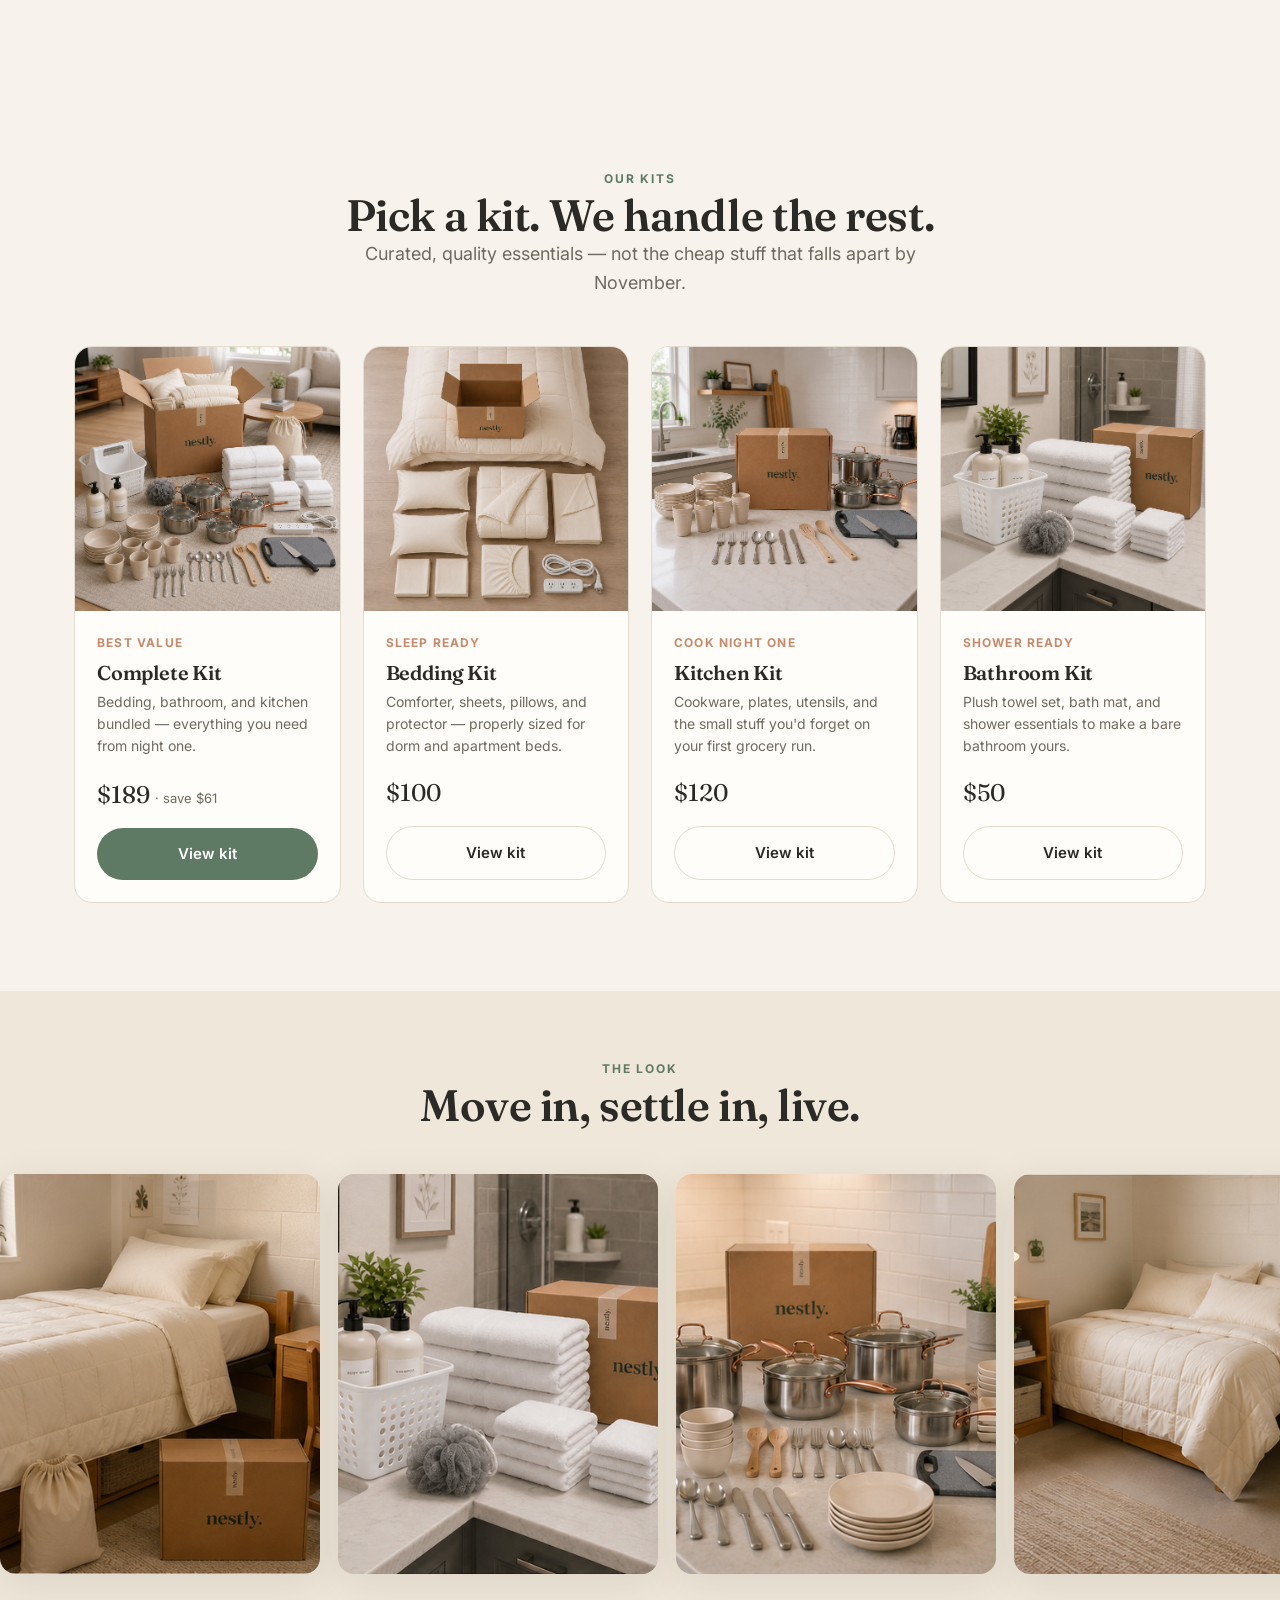
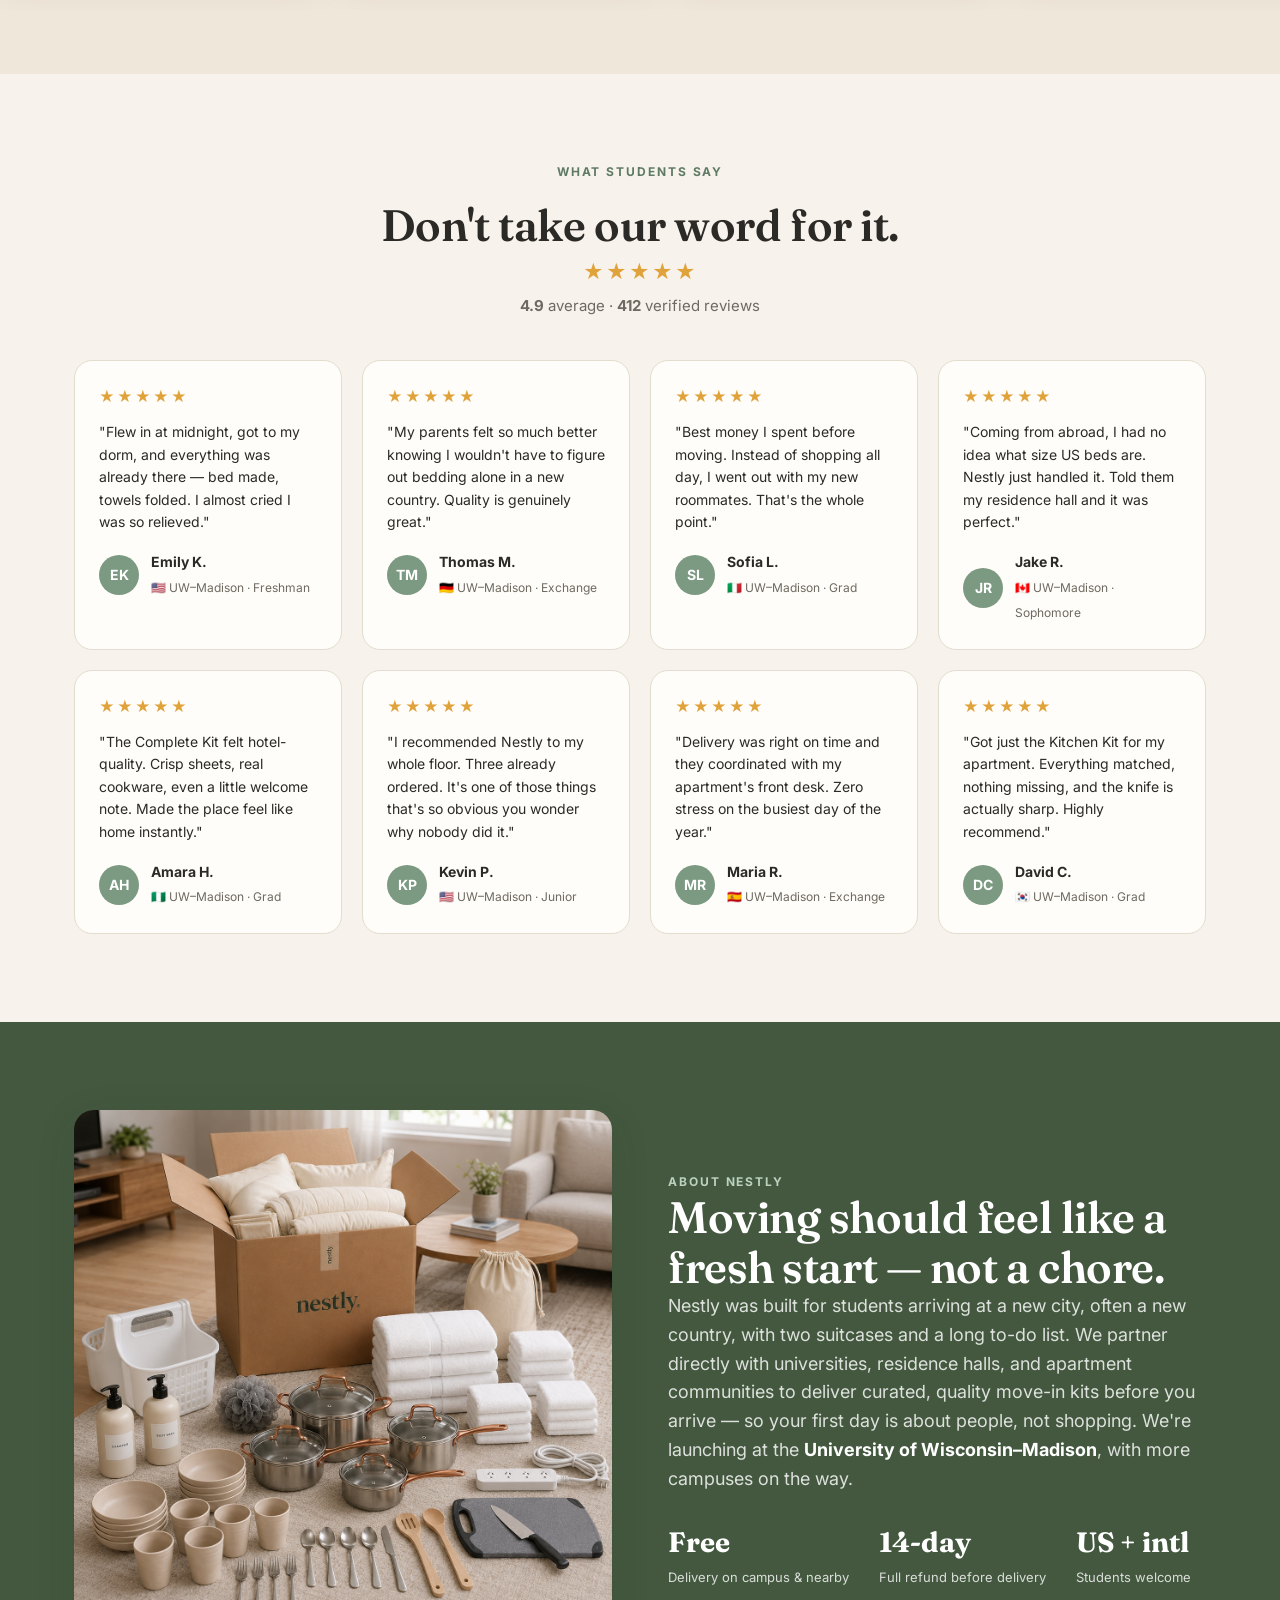
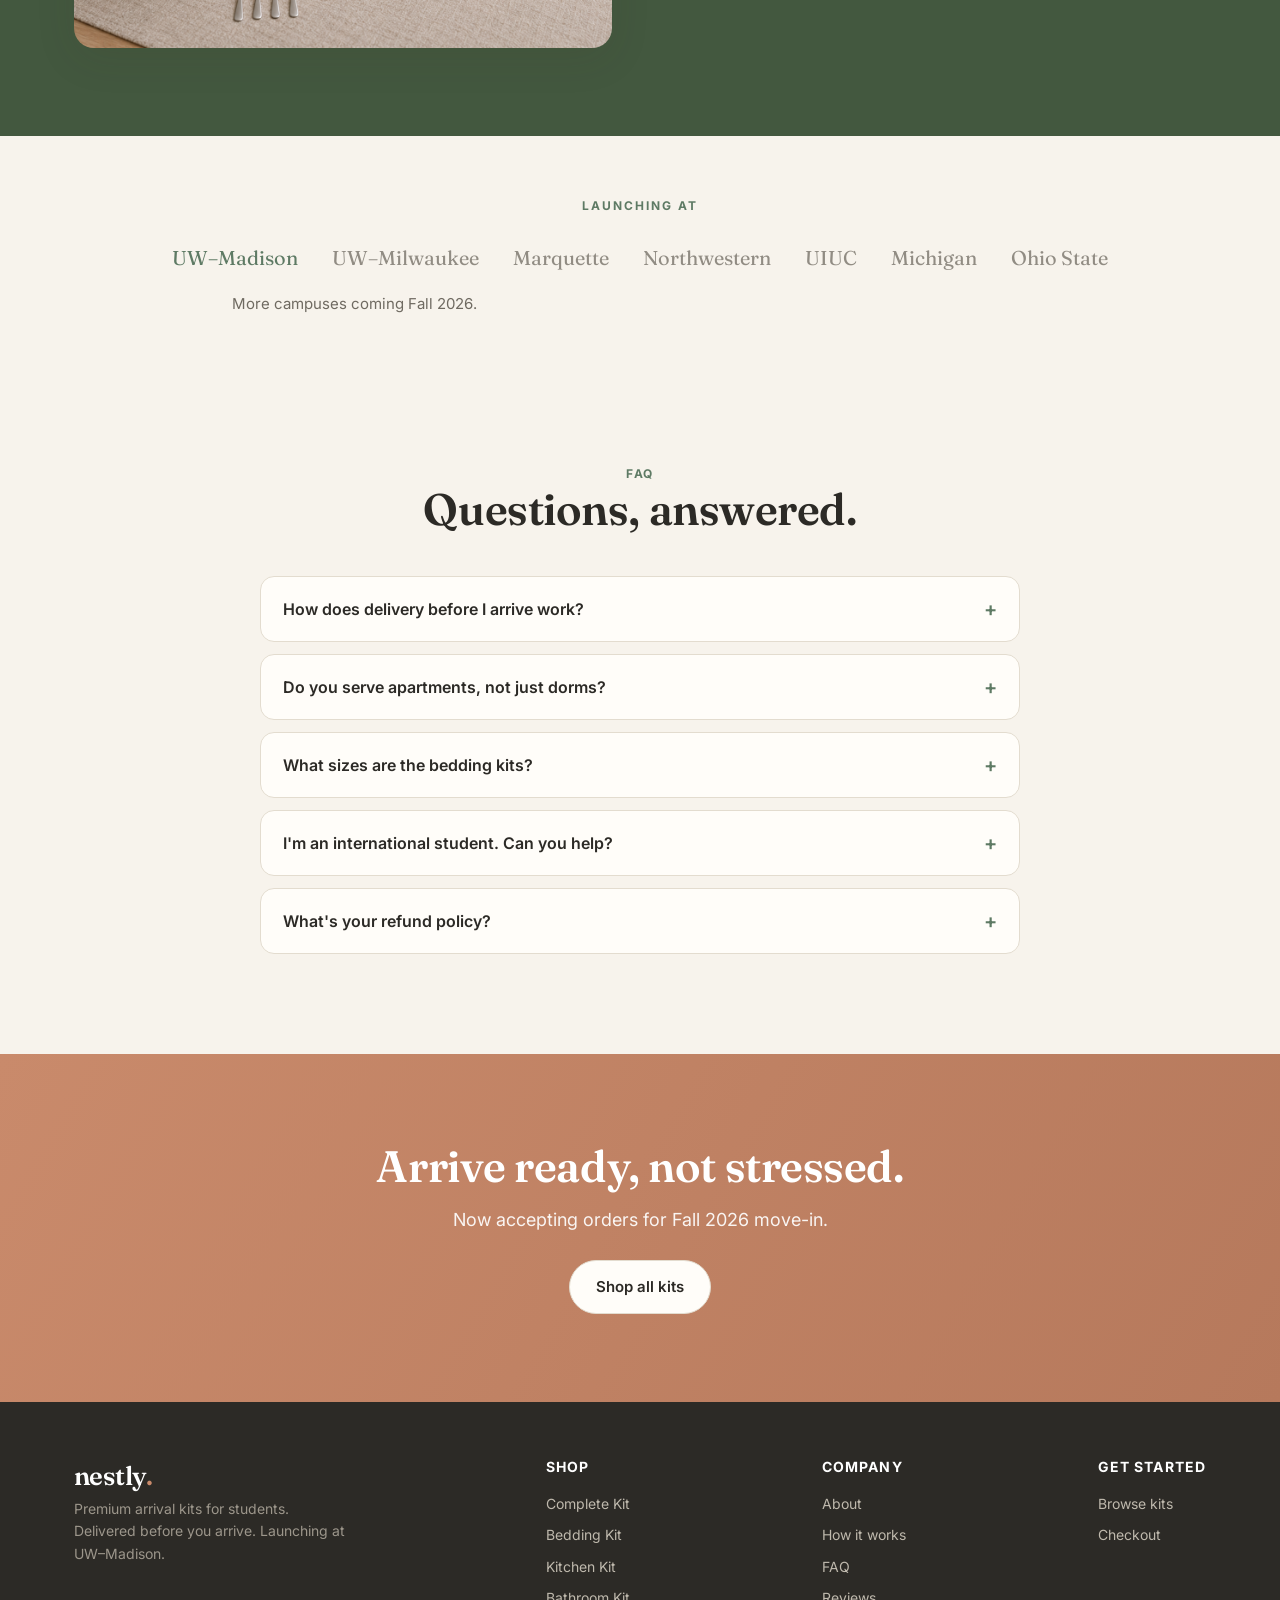
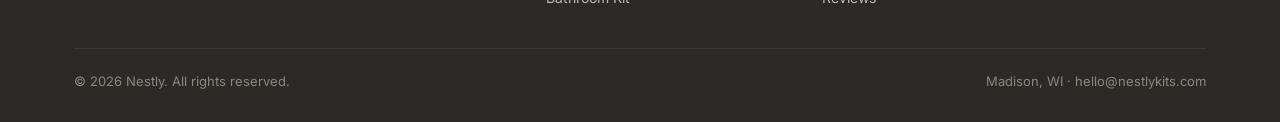
==== commit c59ec293: "Add files via upload" ====
--- a/index.html
+++ b/index.html
@@ -49,7 +49,7 @@
       </div>
     </div>
     <div class="hero-img">
-      <img src="https://images.unsplash.com/photo-1505693416388-ac5ce068fe85?w=900&q=80&auto=format&fit=crop" alt="A made bed in a bright, freshly moved-into bedroom">
+      <img src="photos/bedding kit .png" alt="Nestly bedding kit — comforter, sheets, pillows and more">
       <div class="hero-float">Delivered before move-in<small>We coordinate with your residence</small></div>
     </div>
   </div>
@@ -87,7 +87,7 @@
     <p class="lead">Curated, quality essentials — not the cheap stuff that falls apart by November.</p>
     <div class="kits-grid" style="text-align:left">
       <div class="kit-card">
-        <a class="ph" href="product-complete.html"><img src="https://images.unsplash.com/photo-1556228453-efd6c1ff04f6?w=600&q=80&auto=format&fit=crop" alt="Complete kit"></a>
+        <a class="ph" href="product-complete.html"><img src="photos/complete kit.png" alt="Complete kit"></a>
         <div class="kit-body">
           <span class="kit-tag">Best value</span>
           <h3>Complete Kit</h3>
@@ -97,7 +97,7 @@
         </div>
       </div>
       <div class="kit-card">
-        <a class="ph" href="product-bedding.html"><img src="https://images.unsplash.com/photo-1522771739844-6a9f6d5f14af?w=600&q=80&auto=format&fit=crop" alt="Bedding kit"></a>
+        <a class="ph" href="product-bedding.html"><img src="photos/bedding kit .png" alt="Bedding kit"></a>
         <div class="kit-body">
           <span class="kit-tag">Sleep ready</span>
           <h3>Bedding Kit</h3>
@@ -107,7 +107,7 @@
         </div>
       </div>
       <div class="kit-card">
-        <a class="ph" href="product-kitchen.html"><img src="https://images.unsplash.com/photo-1556909212-d5b604d0c90d?w=600&q=80&auto=format&fit=crop" alt="Kitchen kit"></a>
+        <a class="ph" href="product-kitchen.html"><img src="photos/kitchen front.png" alt="Kitchen kit"></a>
         <div class="kit-body">
           <span class="kit-tag">Cook night one</span>
           <h3>Kitchen Kit</h3>
@@ -117,7 +117,7 @@
         </div>
       </div>
       <div class="kit-card">
-        <a class="ph" href="product-bathroom.html"><img src="https://images.unsplash.com/photo-1620626011761-996317b8d101?w=600&q=80&auto=format&fit=crop" alt="Bathroom kit"></a>
+        <a class="ph" href="product-bathroom.html"><img src="photos/bathroom front.png" alt="Bathroom kit"></a>
         <div class="kit-body">
           <span class="kit-tag">Shower ready</span>
           <h3>Bathroom Kit</h3>
@@ -137,14 +137,13 @@
     <h2>Move in, settle in, live.</h2>
   </div>
   <div class="scroller">
-    <img src="https://images.unsplash.com/photo-1505693416388-ac5ce068fe85?w=700&q=80&auto=format&fit=crop" alt="Made bed">
-    <img src="https://images.unsplash.com/photo-1522771739844-6a9f6d5f14af?w=700&q=80&auto=format&fit=crop" alt="Cozy bedroom">
-    <img src="https://images.unsplash.com/photo-1556909114-f6e7ad7d3136?w=700&q=80&auto=format&fit=crop" alt="Kitchen setup">
-    <img src="https://images.unsplash.com/photo-1584622650111-993a426fbf0a?w=700&q=80&auto=format&fit=crop" alt="Kitchenware">
-    <img src="https://images.unsplash.com/photo-1620626011761-996317b8d101?w=700&q=80&auto=format&fit=crop" alt="Folded towels">
-    <img src="https://images.unsplash.com/photo-1583845112203-29329902332e?w=700&q=80&auto=format&fit=crop" alt="Bathroom essentials">
-    <img src="https://images.unsplash.com/photo-1493663284031-b7e3aefcae8e?w=700&q=80&auto=format&fit=crop" alt="Students moving in">
-    <img src="https://images.unsplash.com/photo-1567016432779-094069958ea5?w=700&q=80&auto=format&fit=crop" alt="Bright apartment">
+    <img src="photos/look1.png" alt="Dorm room with Nestly bedding">
+    <img src="photos/look2.png" alt="Bathroom shelf with Nestly bath products and towels">
+    <img src="photos/look3.png" alt="Apartment kitchen with Nestly cookware and dishware">
+    <img src="photos/look4.png" alt="Cozy studio apartment with Nestly bedding">
+    <img src="photos/look5.png" alt="Dorm desk area beside Nestly-made bed">
+    <img src="photos/look6.png" alt="Shared dorm bathroom with Nestly towels">
+    <img src="photos/look7.png" alt="Bright apartment kitchen with Nestly pots and plates">
   </div>
 </section>
 
@@ -173,7 +172,7 @@
 <!-- ABOUT -->
 <section class="about" id="about">
   <div class="wrap about-grid">
-    <img src="https://images.unsplash.com/photo-1556228720-195a672e8a03?w=800&q=80&auto=format&fit=crop" alt="Nestly kit boxed and ready">
+    <img src="photos/complete kit.png" alt="Nestly complete kit boxed and ready">
     <div>
       <span class="eyebrow" style="color:#bcd2bf">About Nestly</span>
       <h2>Moving should feel like a fresh start — not a chore.</h2>
@@ -236,7 +235,7 @@
     </div>
     <div class="foot-bottom">
       <span>© 2026 Nestly. All rights reserved.</span>
-      <span>Madison, WI · hello@nestly.com</span>
+      <span>Madison, WI · hello@nestlykits.com</span>
     </div>
   </div>
 </footer>
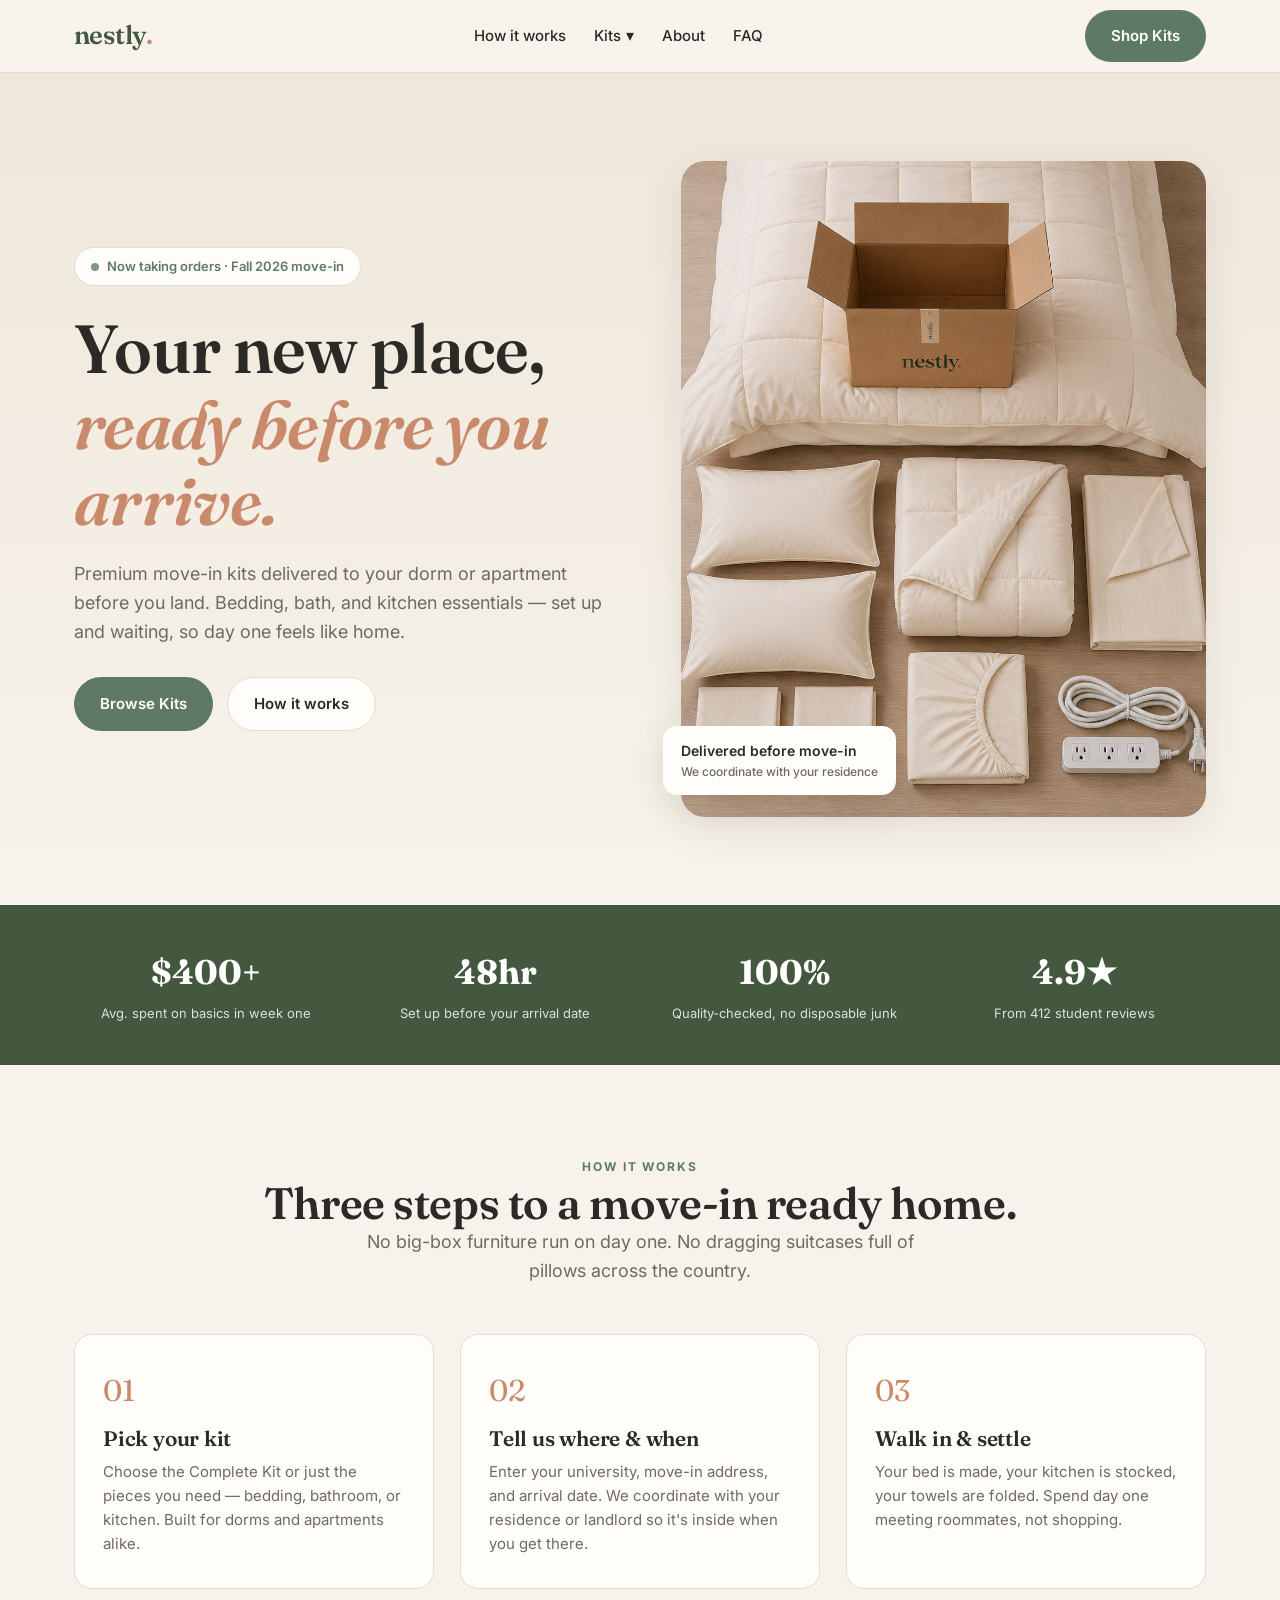
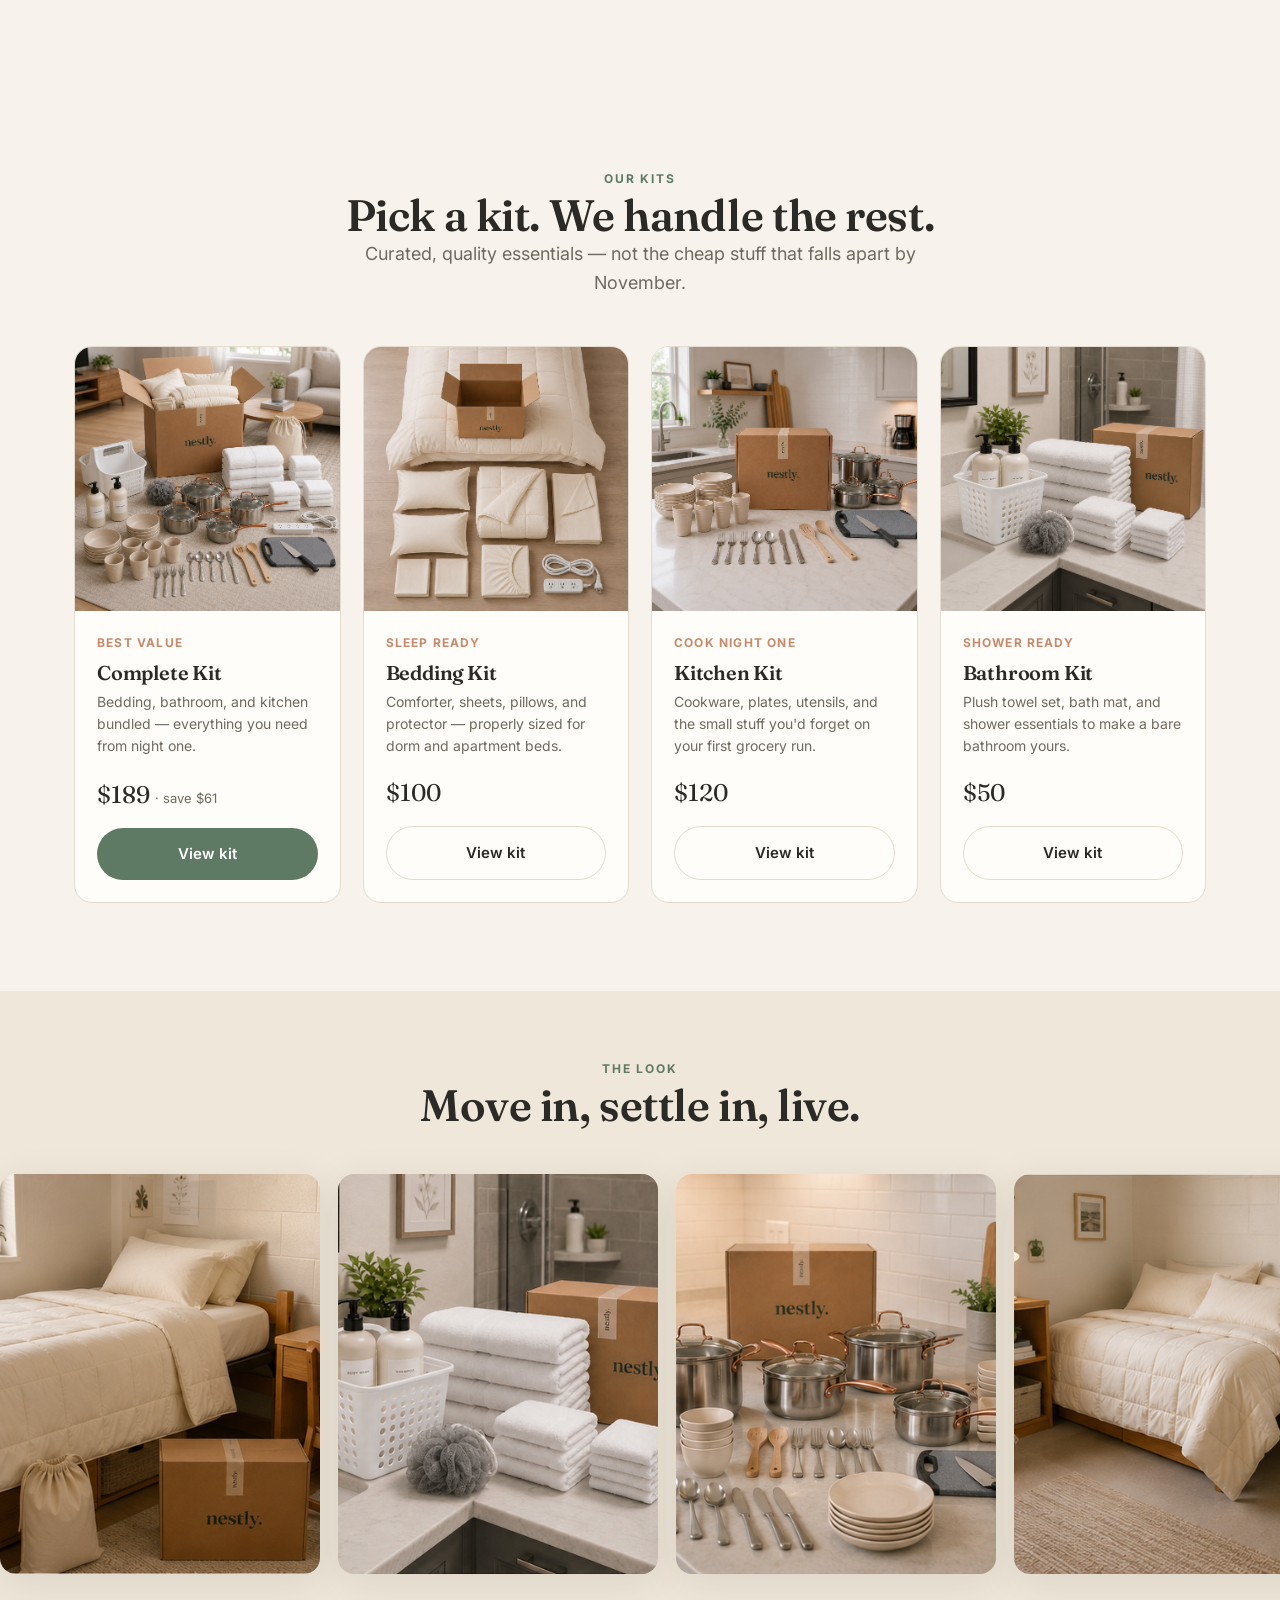
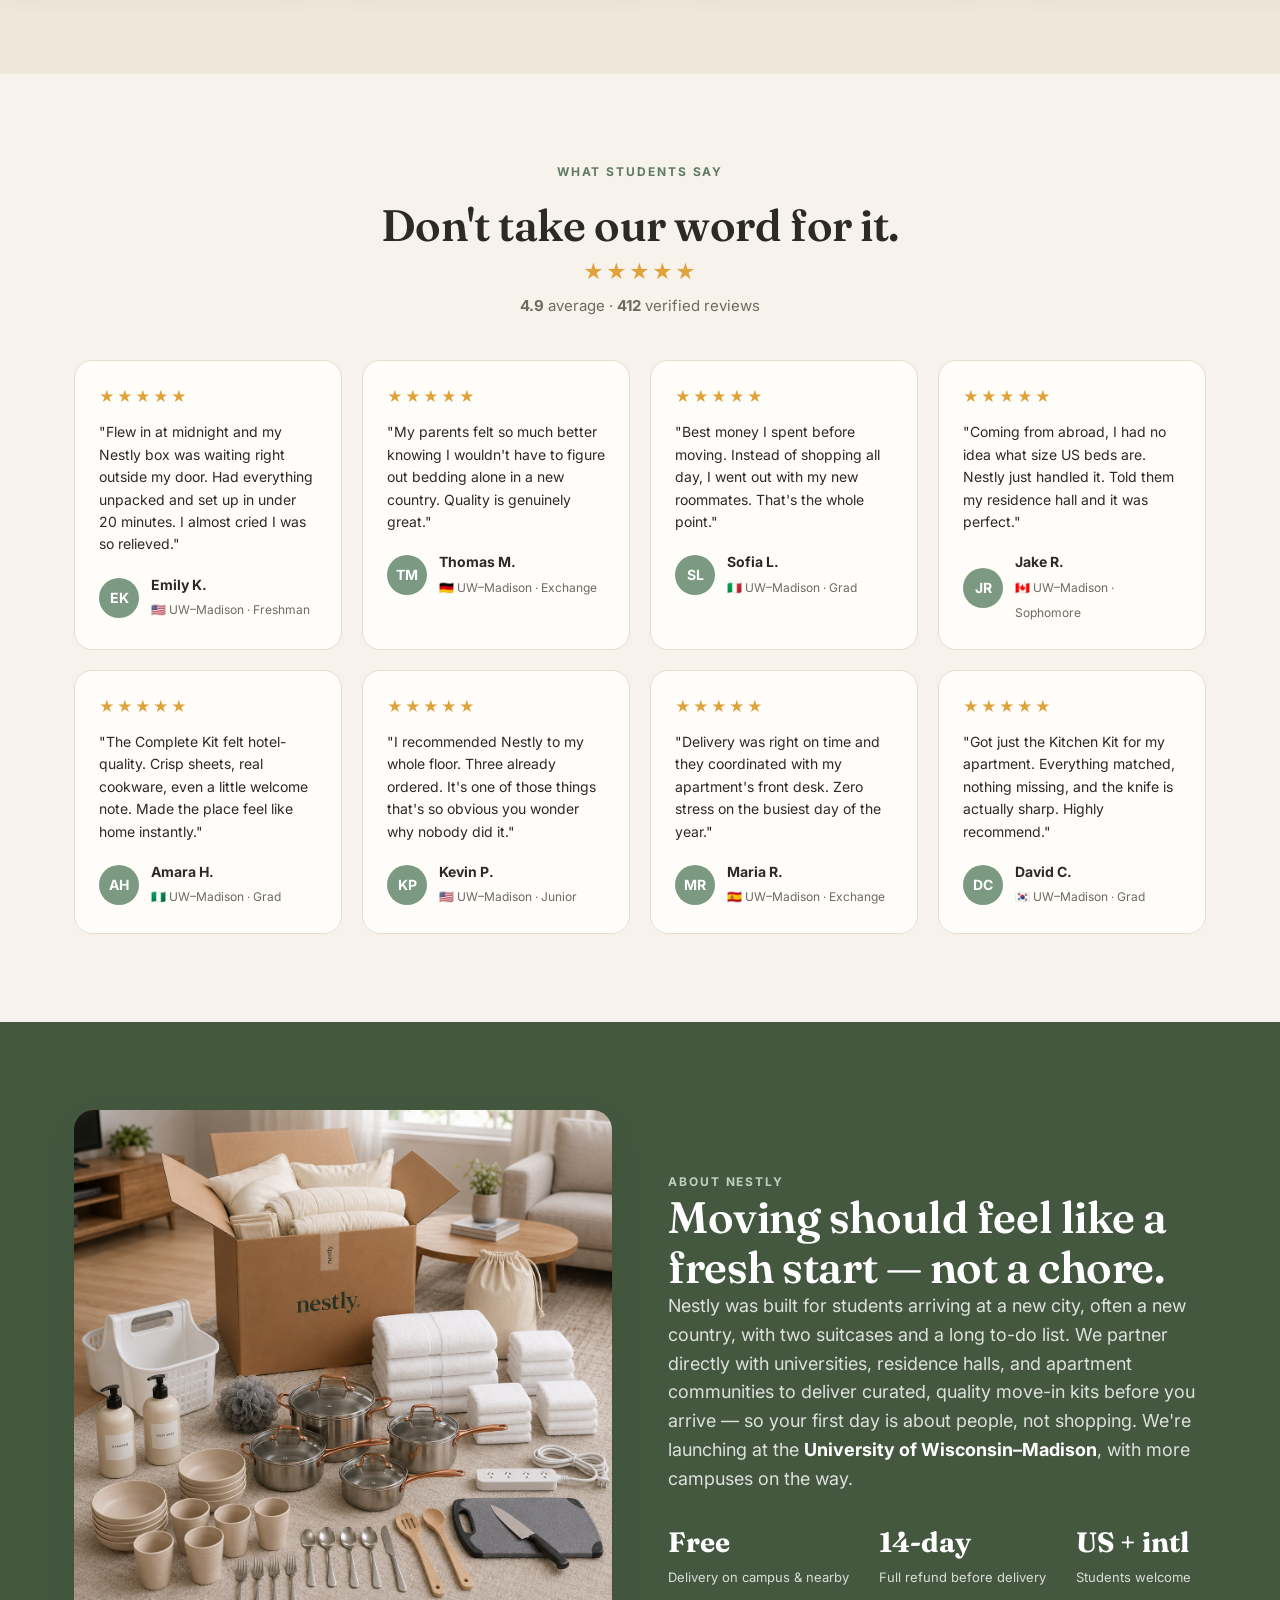
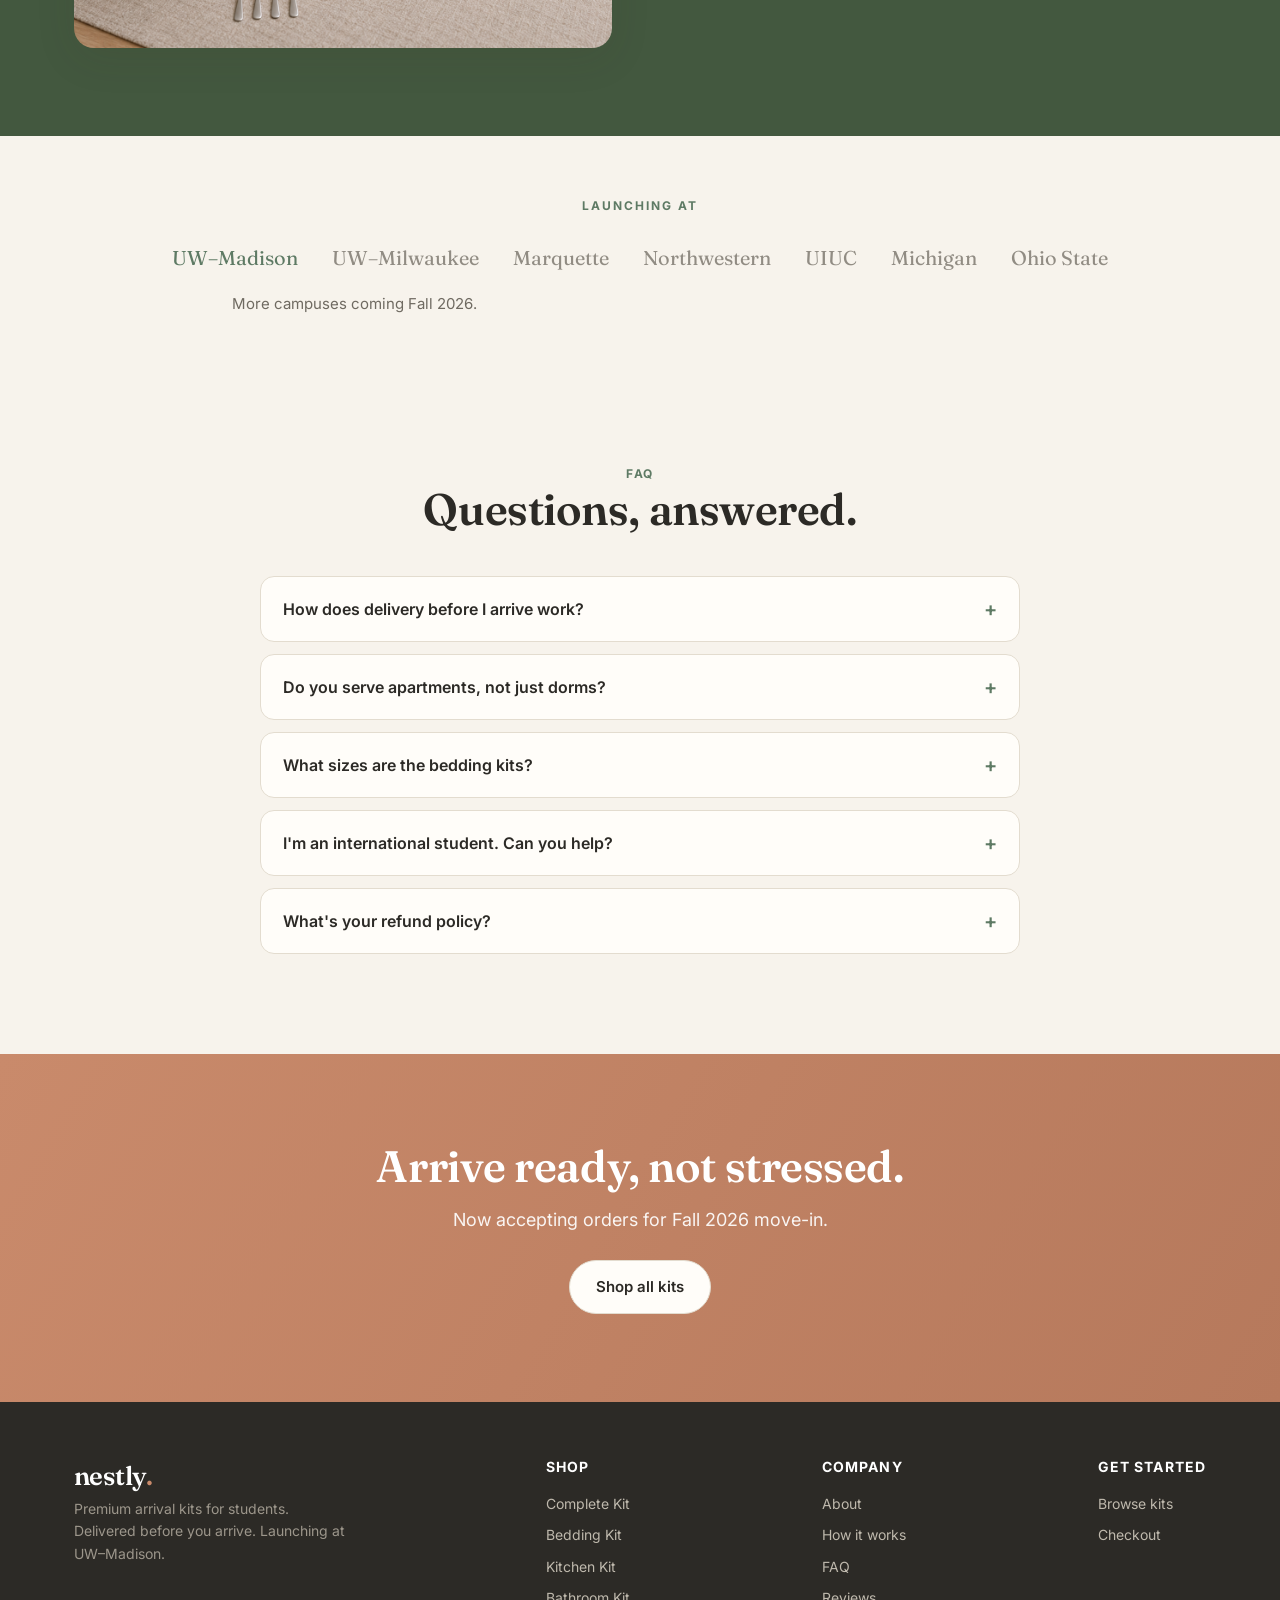
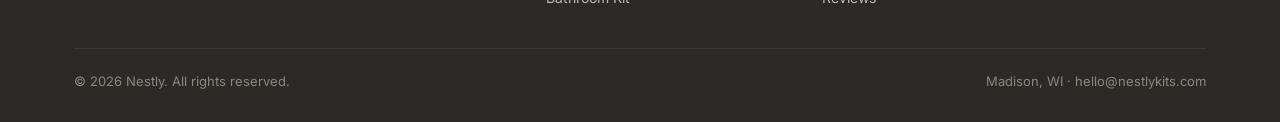
==== commit 39680236: "Add files via upload" ====
--- a/index.html
+++ b/index.html
@@ -9,6 +9,23 @@
 <link rel="preconnect" href="https://fonts.gstatic.com" crossorigin>
 <link href="https://fonts.googleapis.com/css2?family=Fraunces:ital,opsz,wght@0,9..144,500;0,9..144,600;1,9..144,500&family=Inter:wght@400;500;600;700&display=swap" rel="stylesheet">
 <link rel="stylesheet" href="styles.css">
+<!-- Meta Pixel Code -->
+<script>
+!function(f,b,e,v,n,t,s)
+{if(f.fbq)return;n=f.fbq=function(){n.callMethod?
+n.callMethod.apply(n,arguments):n.queue.push(arguments)};
+if(!f._fbq)f._fbq=n;n.push=n;n.loaded=!0;n.version='2.0';
+n.queue=[];t=b.createElement(e);t.async=!0;
+t.src=v;s=b.getElementsByTagName(e)[0];
+s.parentNode.insertBefore(t,s)}(window, document,'script',
+'https://connect.facebook.net/en_US/fbevents.js');
+fbq('init', '1670818640704688');
+fbq('track', 'PageView');
+</script>
+<noscript><img height="1" width="1" style="display:none"
+src="https://www.facebook.com/tr?id=1670818640704688&ev=PageView&noscript=1"
+/></noscript>
+<!-- End Meta Pixel Code -->
 </head>
 <body>
 
@@ -30,7 +47,7 @@
       <li><a href="#faq">FAQ</a></li>
     </ul>
     <div class="nav-cta">
-      <a href="kits.html" class="btn btn-primary">Shop Kits</a>
+      <a href="kits.html" class="btn btn-primary" onclick="fbq('track', 'ViewContent')">Shop Kits</a>
       <button class="hamburger" aria-label="Menu">☰</button>
     </div>
   </div>
@@ -44,7 +61,7 @@
       <h1>Your new place,<br><em>ready before you arrive.</em></h1>
       <p class="lead">Premium move-in kits delivered to your dorm or apartment before you land. Bedding, bath, and kitchen essentials — set up and waiting, so day one feels like home.</p>
       <div class="hero-cta">
-        <a href="kits.html" class="btn btn-primary">Browse Kits</a>
+        <a href="kits.html" class="btn btn-primary" onclick="fbq('track', 'ViewContent')">Browse Kits</a>
         <a href="#how" class="btn btn-light">How it works</a>
       </div>
     </div>
@@ -93,7 +110,7 @@
           <h3>Complete Kit</h3>
           <p>Bedding, bathroom, and kitchen bundled — everything you need from night one.</p>
           <div class="kit-price">$189 <small>· save $61</small></div>
-          <a href="product-complete.html" class="btn btn-primary btn-block">View kit</a>
+          <a href="product-complete.html" class="btn btn-primary btn-block" onclick="fbq('track', 'ViewContent')">View kit</a>
         </div>
       </div>
       <div class="kit-card">
@@ -103,7 +120,7 @@
           <h3>Bedding Kit</h3>
           <p>Comforter, sheets, pillows, and protector — properly sized for dorm and apartment beds.</p>
           <div class="kit-price">$100</div>
-          <a href="product-bedding.html" class="btn btn-light btn-block">View kit</a>
+          <a href="product-bedding.html" class="btn btn-light btn-block" onclick="fbq('track', 'ViewContent')">View kit</a>
         </div>
       </div>
       <div class="kit-card">
@@ -113,7 +130,7 @@
           <h3>Kitchen Kit</h3>
           <p>Cookware, plates, utensils, and the small stuff you'd forget on your first grocery run.</p>
           <div class="kit-price">$120</div>
-          <a href="product-kitchen.html" class="btn btn-light btn-block">View kit</a>
+          <a href="product-kitchen.html" class="btn btn-light btn-block" onclick="fbq('track', 'ViewContent')">View kit</a>
         </div>
       </div>
       <div class="kit-card">
@@ -123,7 +140,7 @@
           <h3>Bathroom Kit</h3>
           <p>Plush towel set, bath mat, and shower essentials to make a bare bathroom yours.</p>
           <div class="kit-price">$50</div>
-          <a href="product-bathroom.html" class="btn btn-light btn-block">View kit</a>
+          <a href="product-bathroom.html" class="btn btn-light btn-block" onclick="fbq('track', 'ViewContent')">View kit</a>
         </div>
       </div>
     </div>
@@ -157,7 +174,7 @@
       <div class="rev-meta"><b>4.9</b> average · <b>412</b> verified reviews</div>
     </div>
     <div class="rev-grid">
-      <div class="rev"><div class="stars">★★★★★</div><p>"Flew in at midnight, got to my dorm, and everything was already there — bed made, towels folded. I almost cried I was so relieved."</p><div class="who"><div class="avatar">EK</div><div><b>Emily K.</b><span>🇺🇸 UW–Madison · Freshman</span></div></div></div>
+      <div class="rev"><div class="stars">★★★★★</div><p>"Flew in at midnight and my Nestly box was waiting right outside my door. Had everything unpacked and set up in under 20 minutes. I almost cried I was so relieved."</p><div class="who"><div class="avatar">EK</div><div><b>Emily K.</b><span>🇺🇸 UW–Madison · Freshman</span></div></div></div>
       <div class="rev"><div class="stars">★★★★★</div><p>"My parents felt so much better knowing I wouldn't have to figure out bedding alone in a new country. Quality is genuinely great."</p><div class="who"><div class="avatar">TM</div><div><b>Thomas M.</b><span>🇩🇪 UW–Madison · Exchange</span></div></div></div>
       <div class="rev"><div class="stars">★★★★★</div><p>"Best money I spent before moving. Instead of shopping all day, I went out with my new roommates. That's the whole point."</p><div class="who"><div class="avatar">SL</div><div><b>Sofia L.</b><span>🇮🇹 UW–Madison · Grad</span></div></div></div>
       <div class="rev"><div class="stars">★★★★★</div><p>"Coming from abroad, I had no idea what size US beds are. Nestly just handled it. Told them my residence hall and it was perfect."</p><div class="who"><div class="avatar">JR</div><div><b>Jake R.</b><span>🇨🇦 UW–Madison · Sophomore</span></div></div></div>
@@ -217,7 +234,7 @@
   <div class="wrap">
     <h2>Arrive ready, not stressed.</h2>
     <p>Now accepting orders for Fall 2026 move-in.</p>
-    <a href="kits.html" class="btn btn-light">Shop all kits</a>
+    <a href="kits.html" class="btn btn-light" onclick="fbq('track', 'ViewContent')">Shop all kits</a>
   </div>
 </section>
 
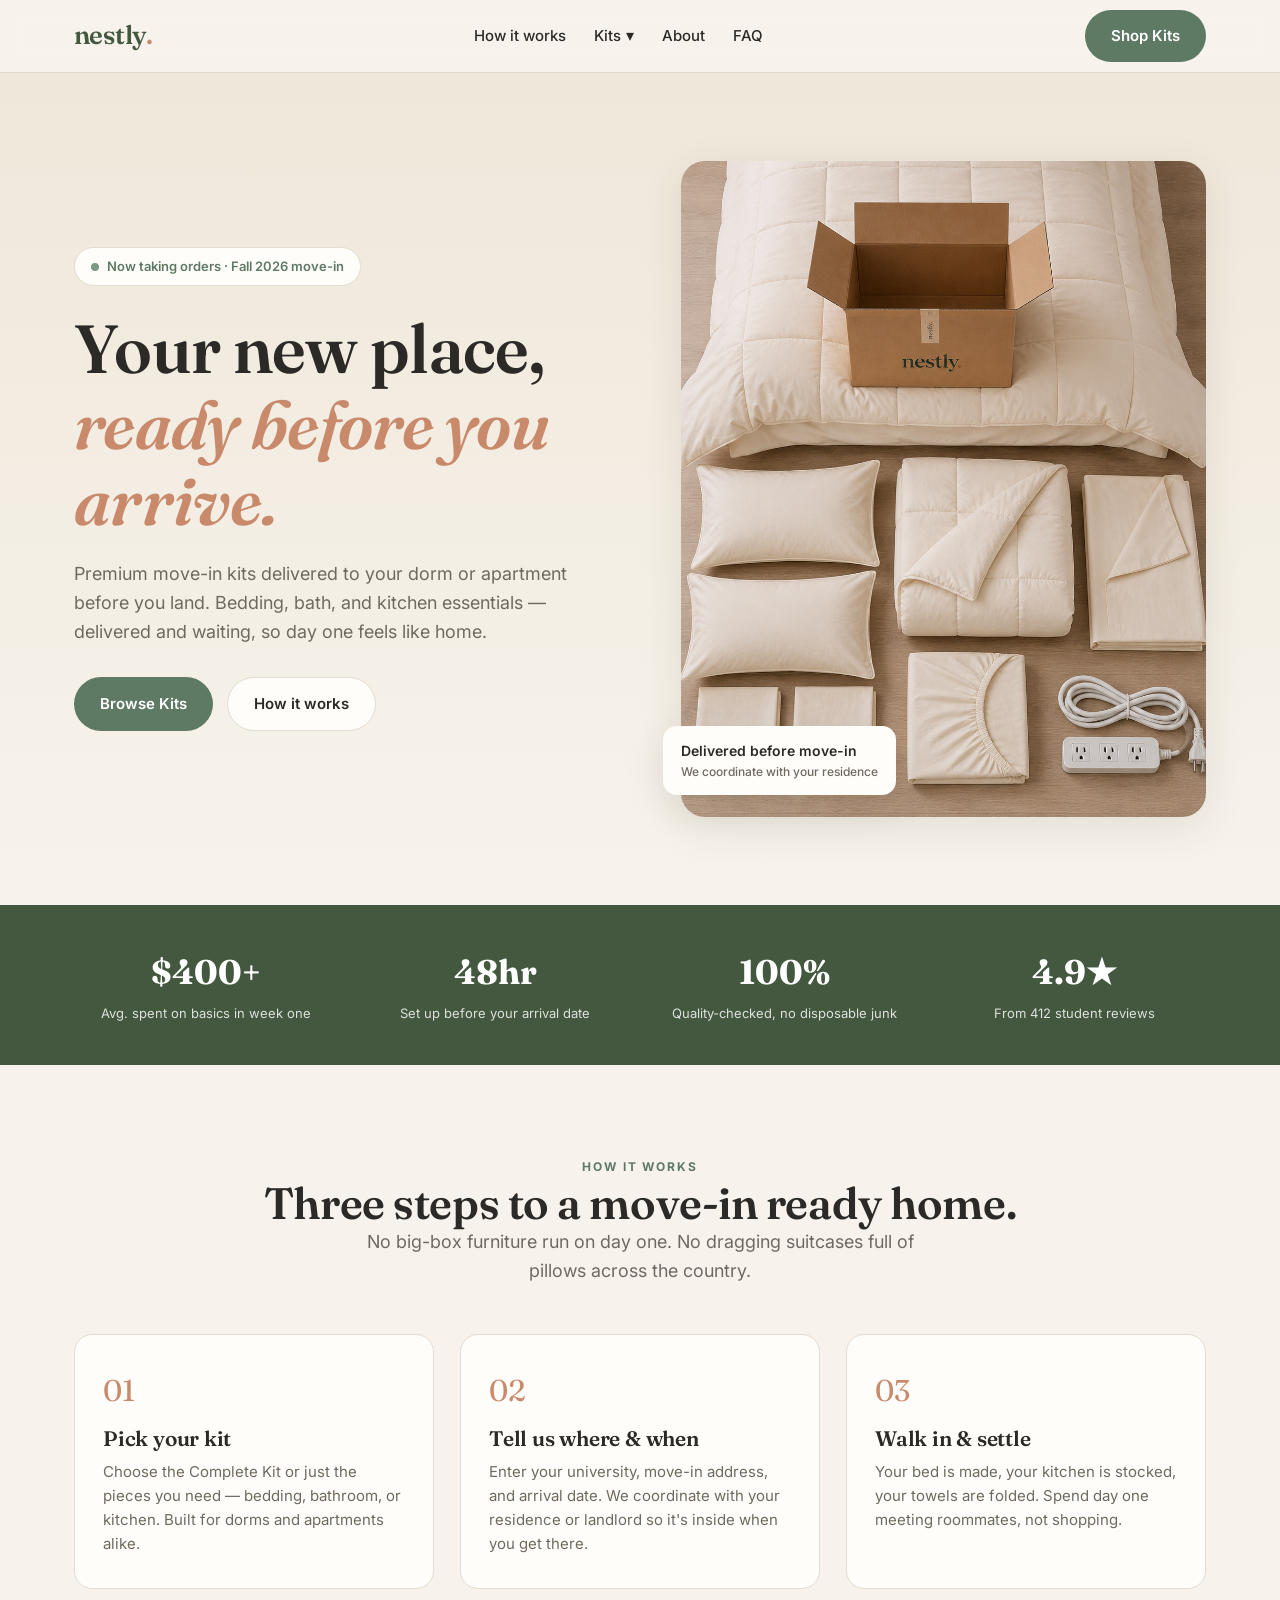
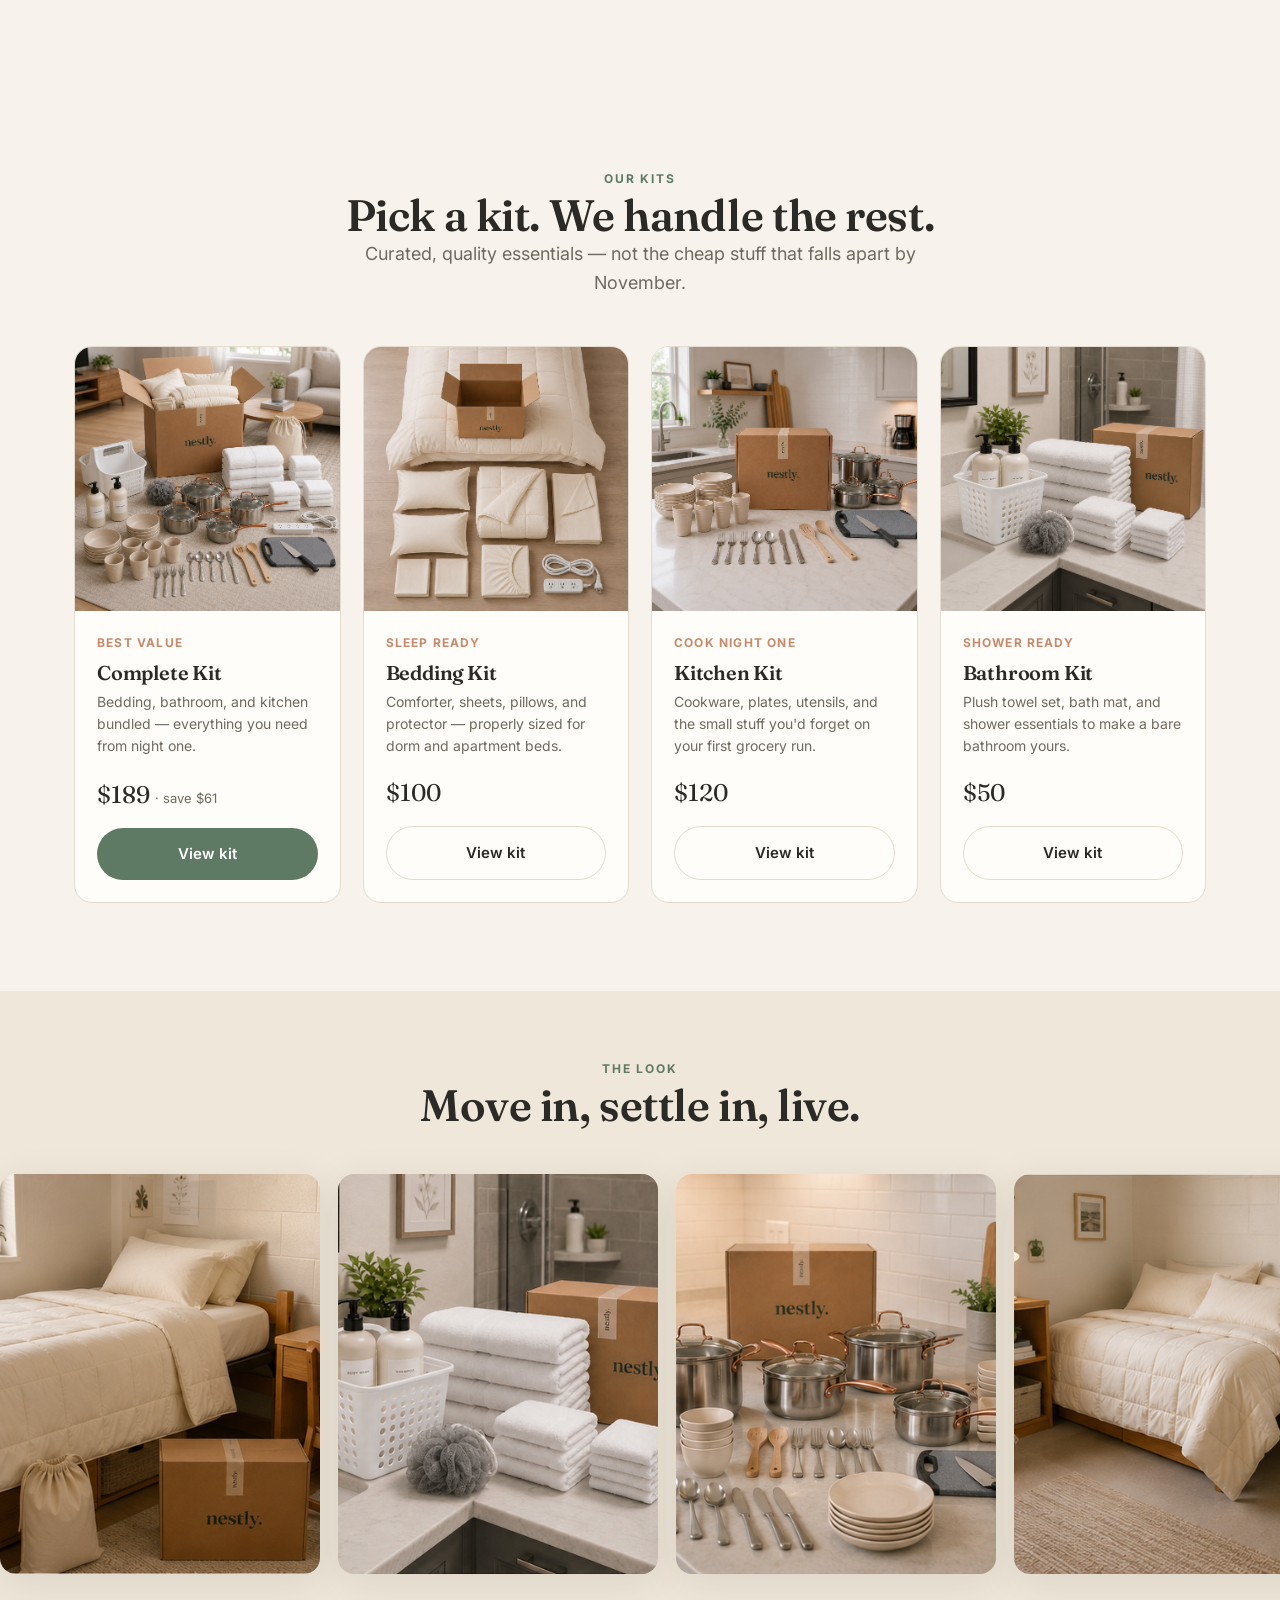
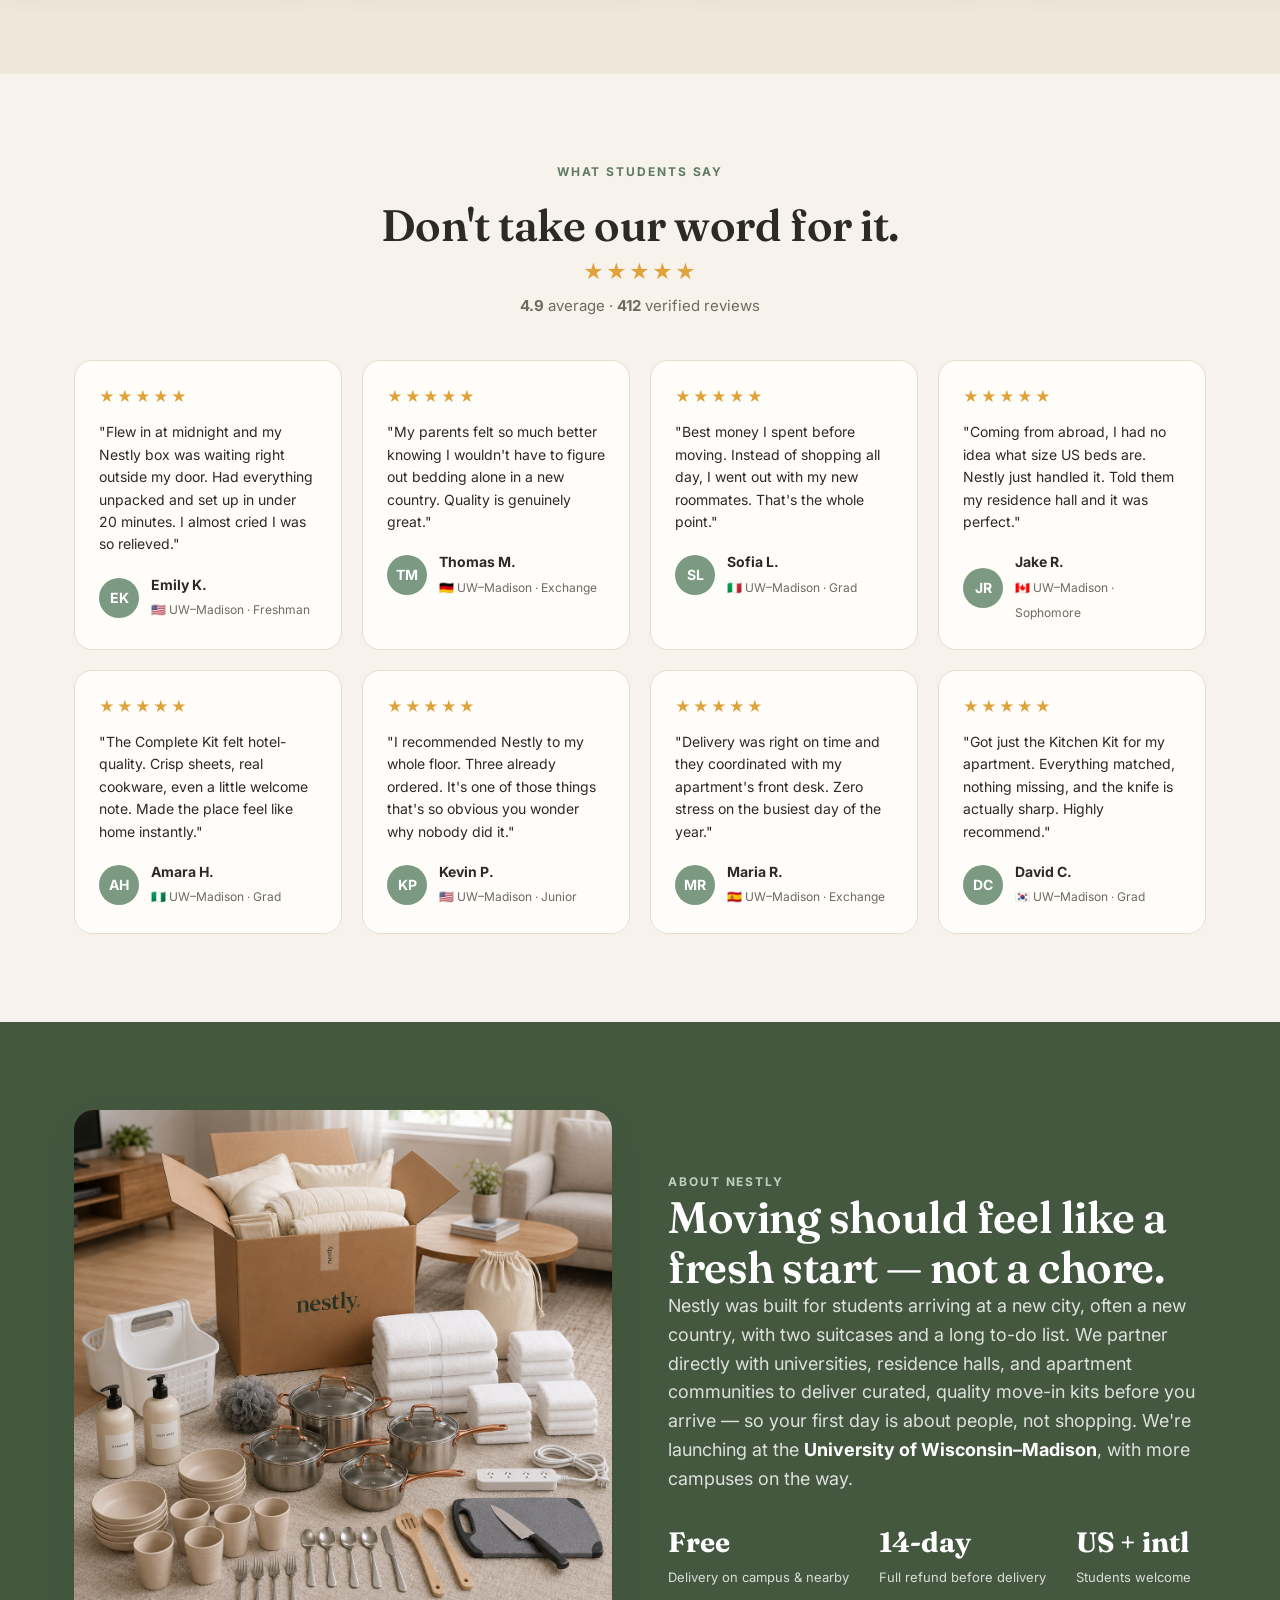
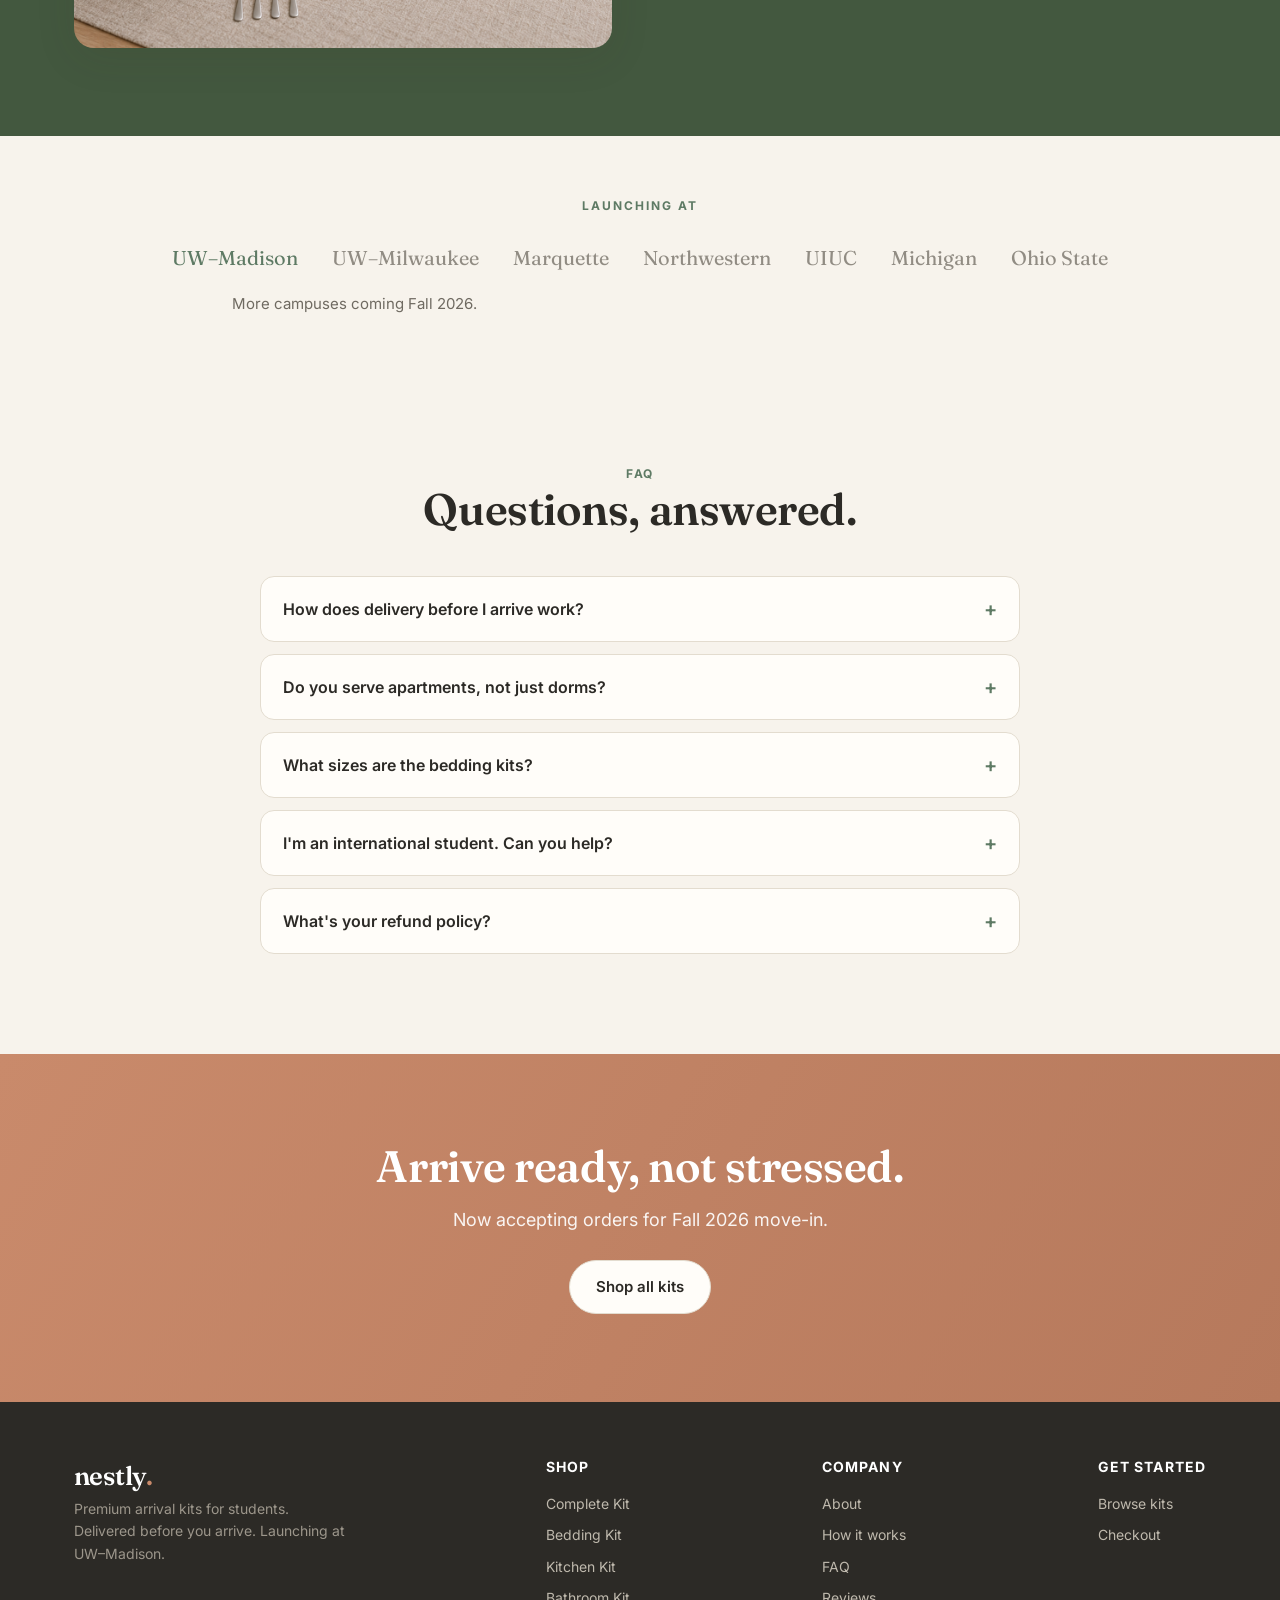
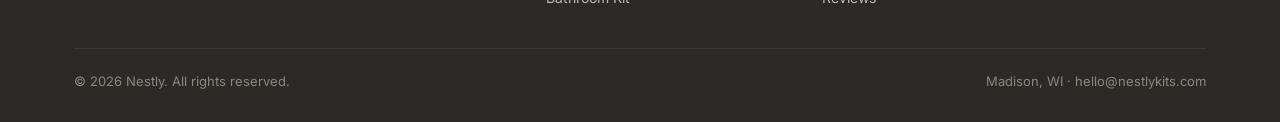
==== commit 85ec238c: "Add files via upload" ====
--- a/index.html
+++ b/index.html
@@ -59,7 +59,7 @@
     <div>
       <span class="hero-badge"><span class="dot"></span> Now taking orders · Fall 2026 move-in</span>
       <h1>Your new place,<br><em>ready before you arrive.</em></h1>
-      <p class="lead">Premium move-in kits delivered to your dorm or apartment before you land. Bedding, bath, and kitchen essentials — set up and waiting, so day one feels like home.</p>
+      <p class="lead">Premium move-in kits delivered to your dorm or apartment before you land. Bedding, bath, and kitchen essentials — delivered and waiting, so day one feels like home.</p>
       <div class="hero-cta">
         <a href="kits.html" class="btn btn-primary" onclick="fbq('track', 'ViewContent')">Browse Kits</a>
         <a href="#how" class="btn btn-light">How it works</a>
